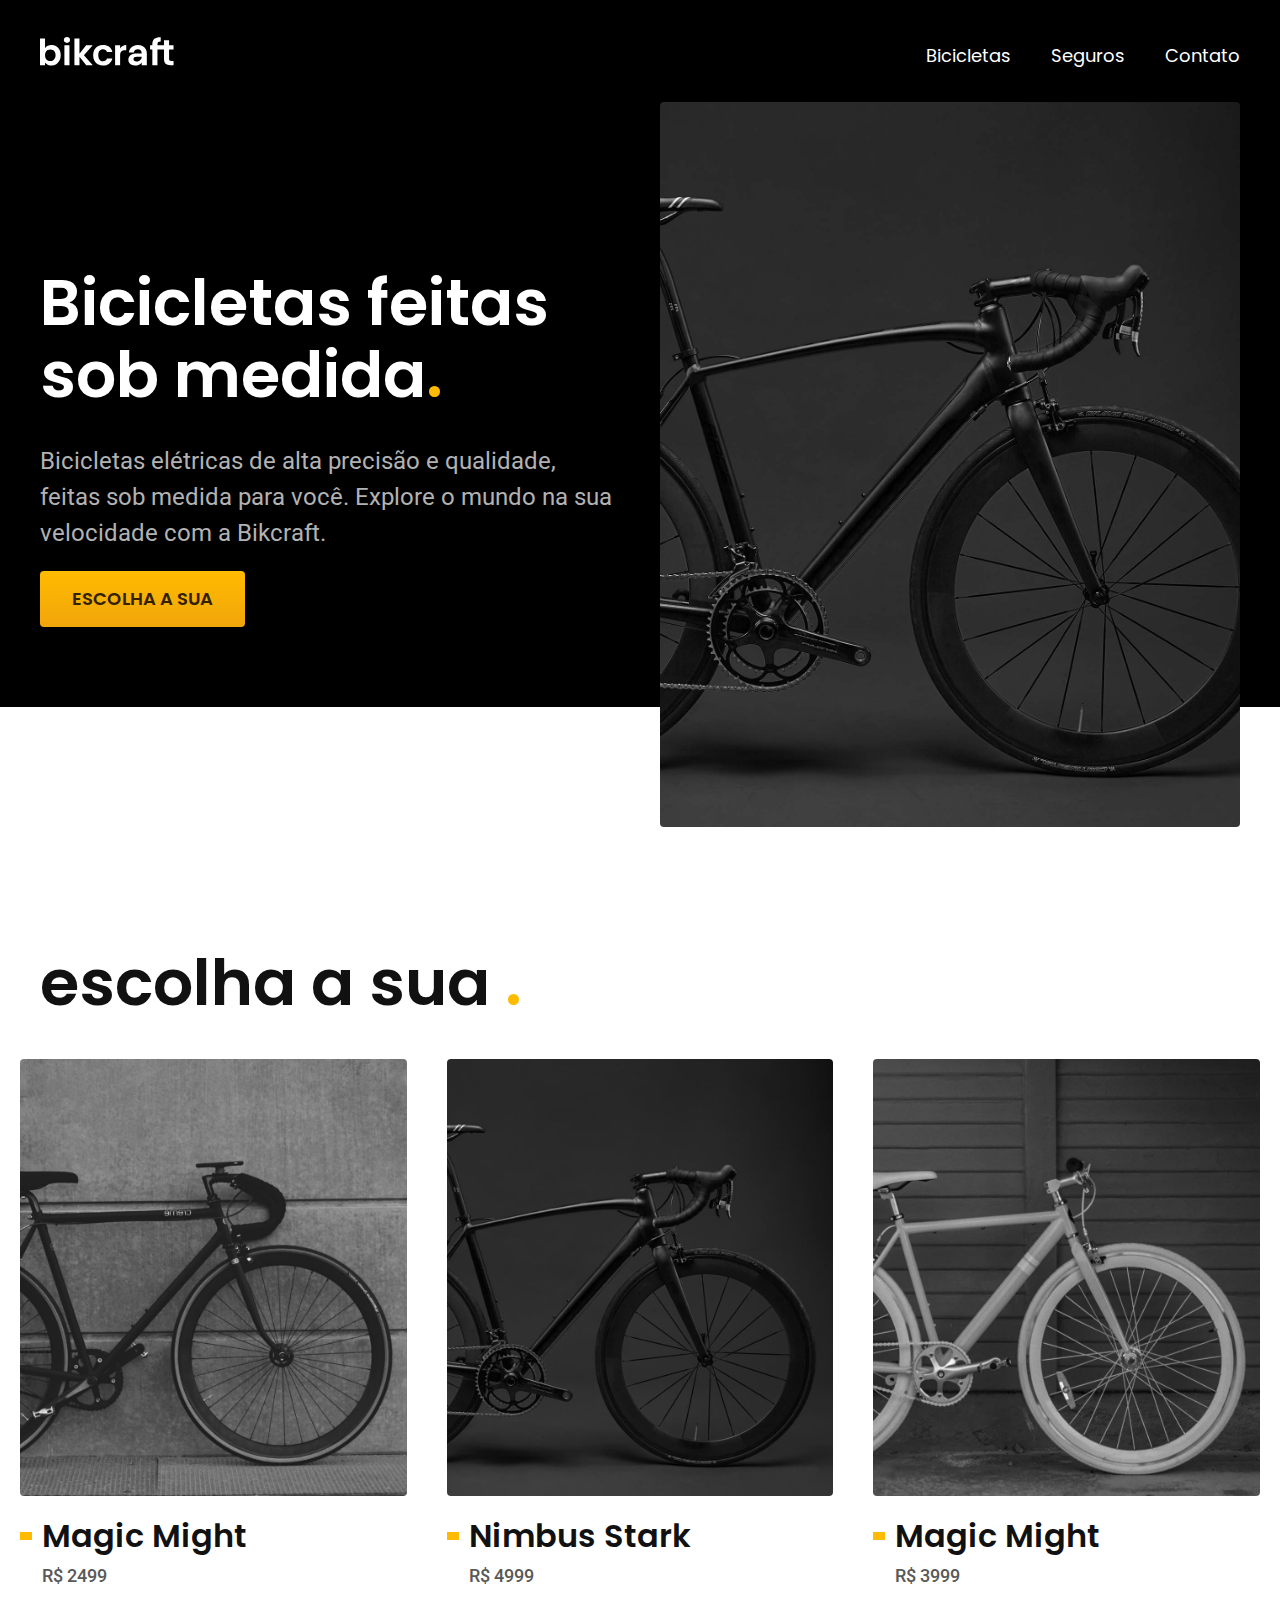
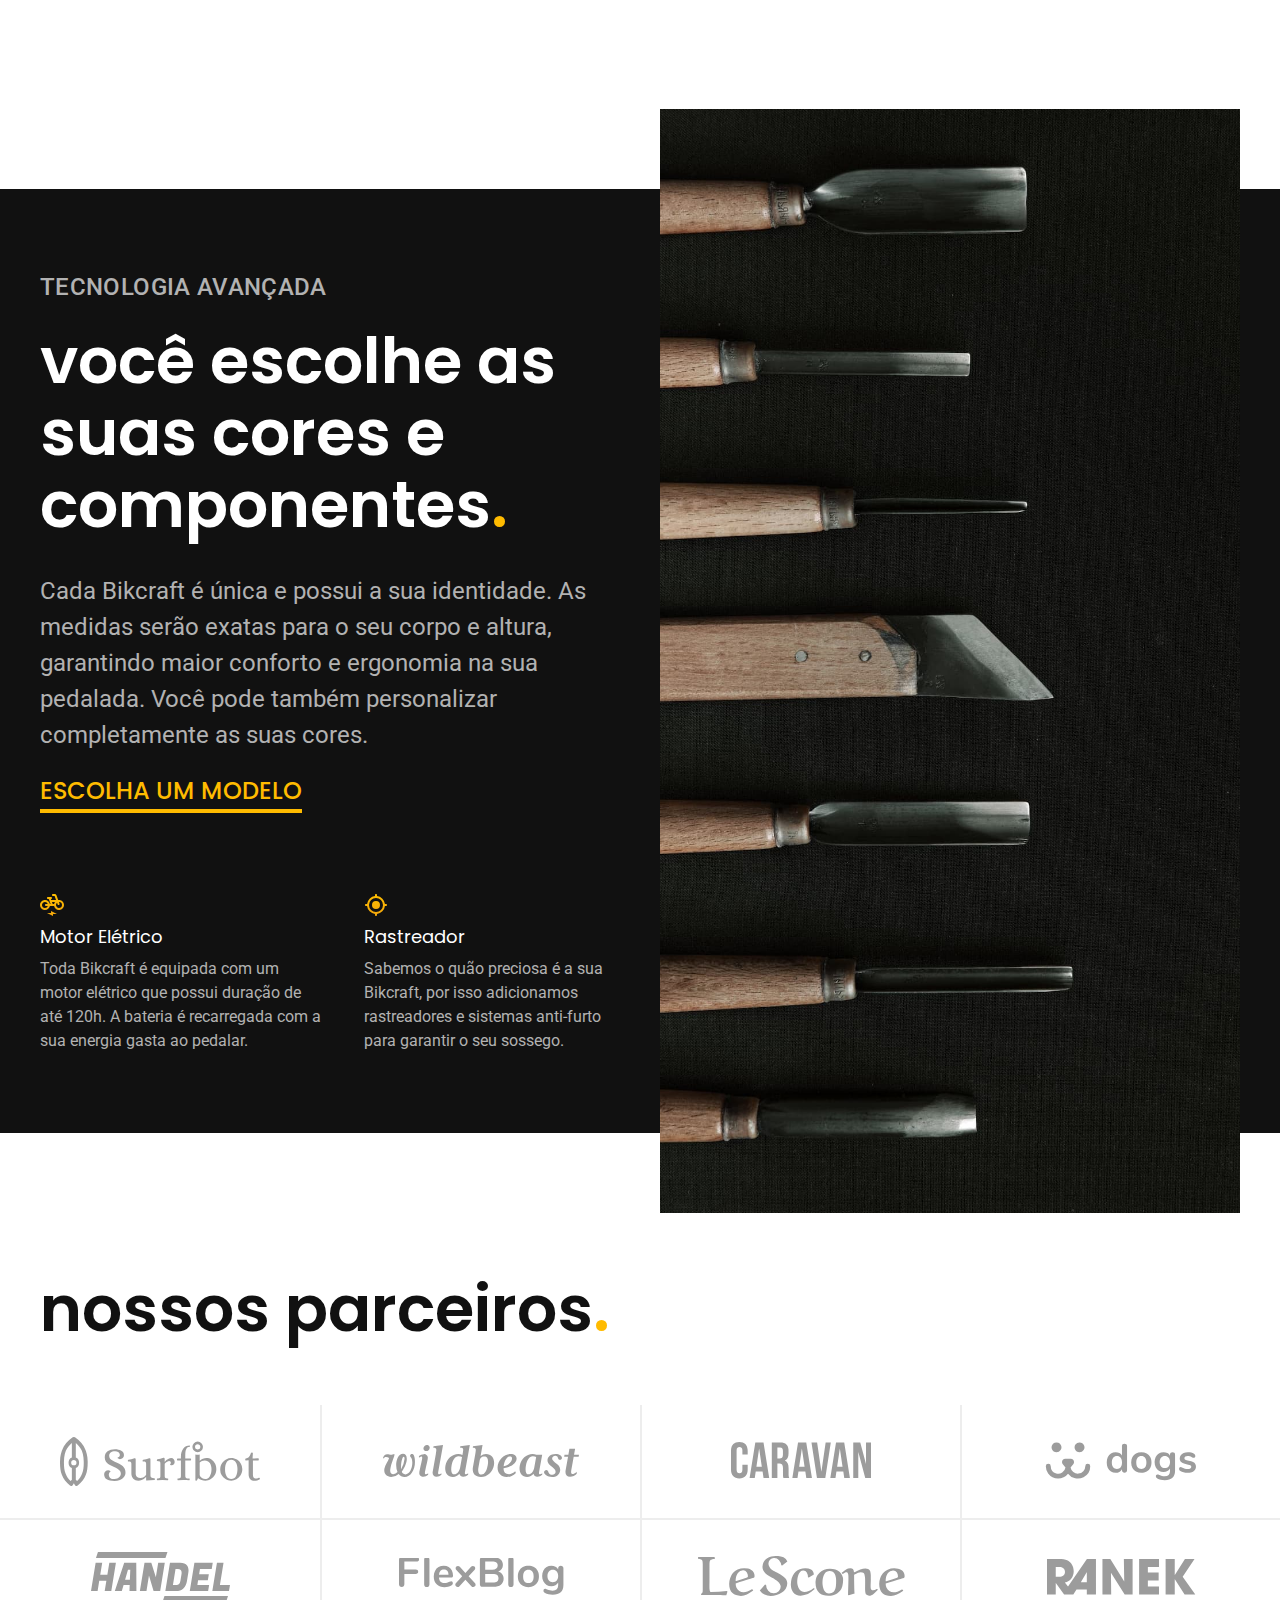
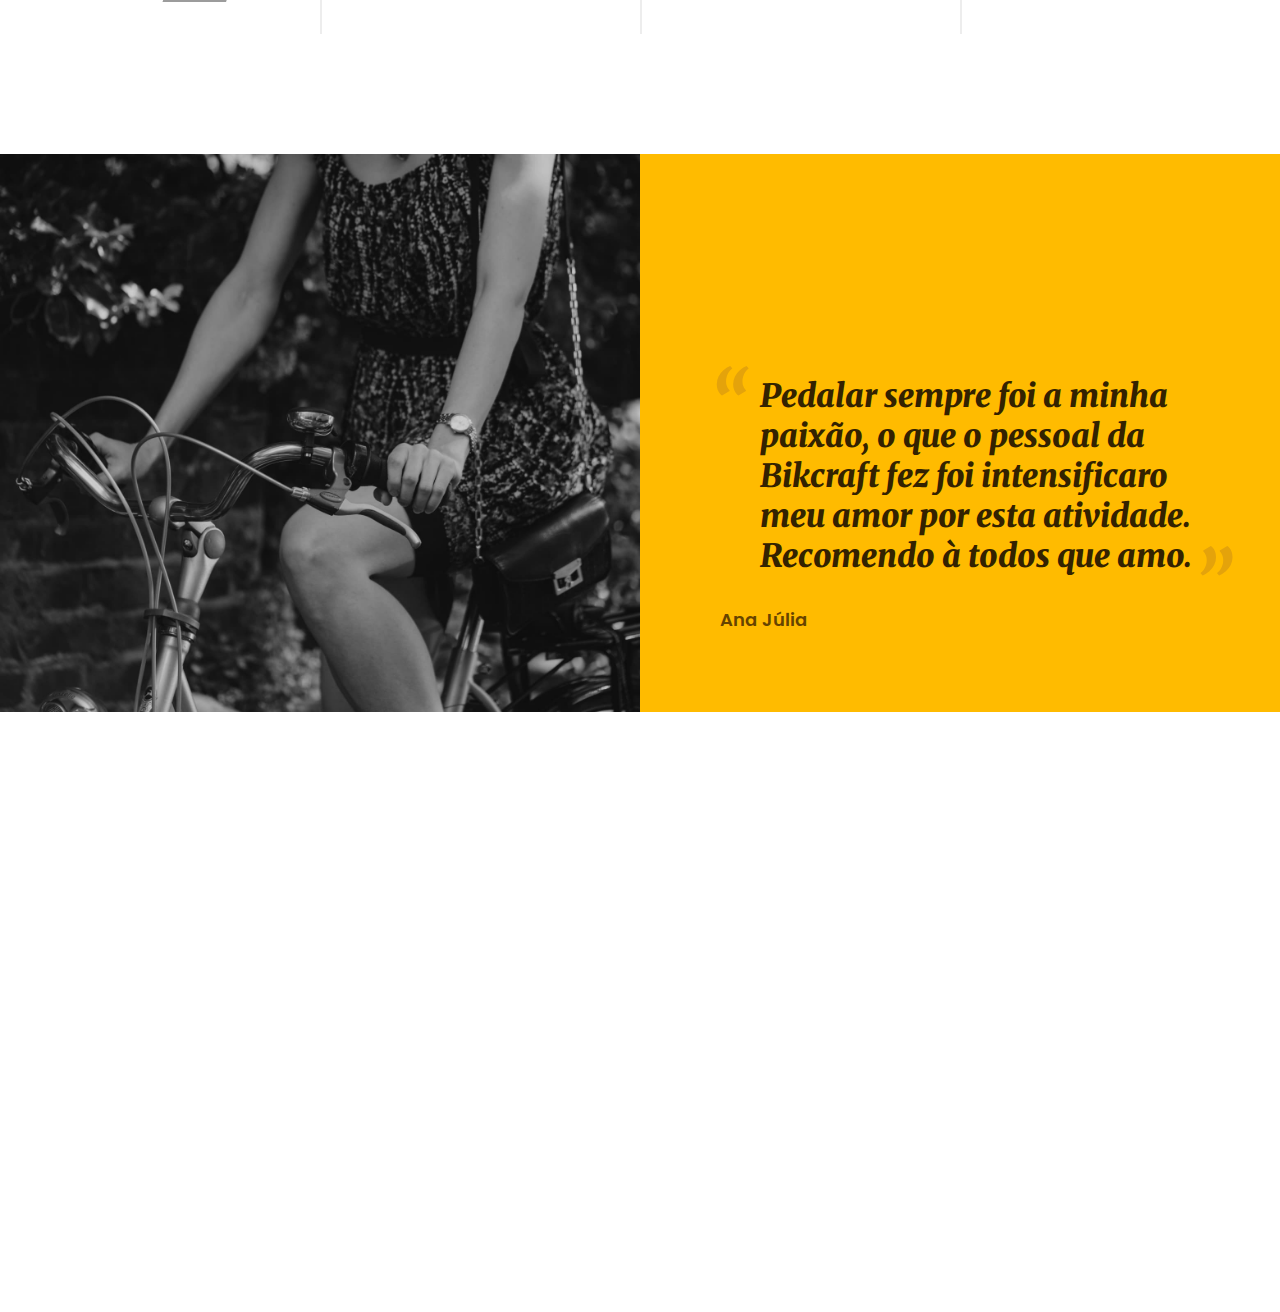
==== index.html @ 844c4a4e "area de depoimentos concluida" ====
<!DOCTYPE html>
<html lang="en">

<head>
  <meta charset="UTF-8" />
  <meta name="viewport" content="width=device-width, initial-scale=1.0" />
  <link rel="stylesheet" href="./css/style.css" />
  <meta name="description" content="Bicicletas elétricas de alta precisão e qualidade, feitas sob medida para o cliente. 
      Explore o mundo na sua velocidade com a Bikcraft." />
  <link rel="preconnect" href="https://fonts.googleapis.com" />
  <link rel="preconnect" href="https://fonts.gstatic.com" crossorigin />
  <link href="https://fonts.googleapis.com/css2?family=Poppins:wght@400;600&family=Roboto:wght@400;500&display=swap"
    rel="stylesheet" />
  <link rel="preconnect" href="https://fonts.googleapis.com">
  <link rel="preconnect" href="https://fonts.gstatic.com" crossorigin>
  <link href="https://fonts.googleapis.com/css2?family=Merriweather:ital,wght@1,900&display=swap" rel="stylesheet">

  <title>Bikcraft - Bicicletas Elétricas</title>
</head>

<body>
  <header class="header-bg">
    <div class="header container">
      <img src="./img/bikcraft.svg" alt="bikcraft logo" />
      <nav aria-label="primaria">
        <ul class="header-menu font-1-m cor-0">
          <li><a href="#">Bicicletas</a></li>
          <li><a href="#">Seguros</a></li>
          <li><a href="#">Contato</a></li>
        </ul>
      </nav>
    </div>
  </header>

  <main class="introducao-bg">
    <div class="introducao container">
      <div class="introducao-conteudo">
        <h1 class="font-1-xxl">Bicicletas feitas sob medida<span class="cor-p1">.</span></h1>
        <p class="font-2-l cor-5">
          Bicicletas elétricas de alta precisão e qualidade, feitas sob medida
          para você. Explore o mundo na sua velocidade com a Bikcraft.
        </p>
        <a class="botao" href="./bicicleta.html">Escolha a sua</a>
      </div>
      <img src="./img/fotos/introducao.jpg" alt="Bicicleta elétrica preta" />
    </div>
  </main>

  <article class="bicicletas-lista">
    <h2 class="font-1-xxl container">escolha a sua <span class="cor-p1">.</span></h2>

    <ul>
      <li>
        <a href="./bicicletas/magic.html">
          <img src="./img/bicicletas/magic-home.jpg" alt="Bicicleta Preta">
          <h3 class="font-1-xl">Magic Might</h3>
          <span class="font-2-m cor-8">R$ 2499</span>
        </a>
      </li>

      <li>
        <a href="./bicicletas/nimbus.html">
          <img src="./img/bicicletas/nimbus-home.jpg" alt="Bicicleta Preta">
          <h3 class="font-1-xl">Nimbus Stark</h3>
          <span class="font-2-m cor-8">R$ 4999</span>
        </a>
      </li>

      <li>
        <a href="./bicicletas/nebula.html">
          <img src="./img/bicicletas/nebula-home.jpg" alt="Bicicleta Preta">
          <h3 class="font-1-xl">Magic Might</h3>
          <span class="font-2-m cor-8">R$ 3999</span>
        </a>
      </li>

    </ul>
  </article>

  <article class="tecnologia-bg">
    <div class="tecnologia container">
      <div class="tecnologia-conteudo">
        <span class="font-2-l-b cor-5">tecnologia avançada</span>
        <h2 class="font-1-xxl cor-0">você escolhe as suas cores e componentes<span class="cor-p1">.</span></h2>
        <p class="font-2-l cor-5">Cada Bikcraft é única e possui a sua identidade. As medidas serão exatas para o seu
          corpo e altura,
          garantindo maior conforto e ergonomia na sua pedalada. Você pode também personalizar completamente as suas
          cores.
        </p>
        <a class="link" href="./bicicletas.html">Escolha um modelo</a>

        <div class="tecnologia-vantagens">
          <div>
            <img src="./img/icones/eletrica.svg" alt="">
            <h3 class="font-1-m cor-0">Motor Elétrico</h3>
            <p class="font-2-s cor-5">Toda Bikcraft é equipada com um motor elétrico que possui duração de até 120h. A
              bateria é recarregada com
              a sua energia gasta ao pedalar.</p>
          </div>

          <div>
            <img src="./img/icones/rastreador.svg" alt="">
            <h3 class="font-1-m cor-0">Rastreador</h3>
            <p class="font-2-s cor-5">Sabemos o quão preciosa é a sua Bikcraft, por isso adicionamos rastreadores e
              sistemas anti-furto para
              garantir o seu sossego.</p>
          </div>
        </div>
      </div>
      <div class="tecnologia-imagem">
        <img src="./img/fotos/tecnologia.jpg " alt="  ">
      </div>

  </article>

  <section class="parceiros" aria-label="Nossos Parceiros">
    <h2 class="font-1-xxl container">nossos parceiros<span class="cor-p1">.</span></h2>

    <ul>
      <li><img src="./img/parceiros/surfbot.svg" alt=""></li>
      <li><img src="./img/parceiros/wildbeast.svg" alt=""></li>
      <li><img src="./img/parceiros/caravan.svg" alt=""></li>
      <li><img src="./img/parceiros/dogs.svg" alt=""></li>
      <li><img src="./img/parceiros/handel.svg" alt=""></li>
      <li><img src="./img/parceiros/flexblog.svg" alt=""></li>
      <li><img src="./img/parceiros/lescone.svg" alt=""></li>
      <li><img src="./img/parceiros/ranek.svg" alt=""></li>
    </ul>
  </section>

  <section class="depoimento" aria-label="Depoimento">
    <div>
      <img src="./img/fotos/depoimento.jpg" alt="pessoa pedalando em uma bicicleta bikcraft">
    </div>
    <div class="depoimento-conteudo">
      <blockquote class="font-1-xl cor-p5">
        <p>Pedalar sempre foi a minha paixão, o que o pessoal da Bikcraft fez foi intensificaro meu amor por esta
          atividade. Recomendo à todos que amo.</p>
      </blockquote>
        <span class="font-1-m-b cor-p4">Ana Júlia</span>
    </div>
  </section>
</body>

</html>
---- css/style.css ----
/* Global */

@import "./global/global.css ";
@import "./global/header.css ";

/* Home */

@import "./home/introducao.css";
@import "./home/tecnologia.css";
@import "./home/parceiros.css";
@import "./home/depoimento.css";

/* Utillidades */

@import "./utilidades/componentes.css";
@import "./utilidades/tipografia.css";
@import "./utilidades/cores.css";

/* Bicicletas */

@import "./bicicletas/bicicletas-lista.css";
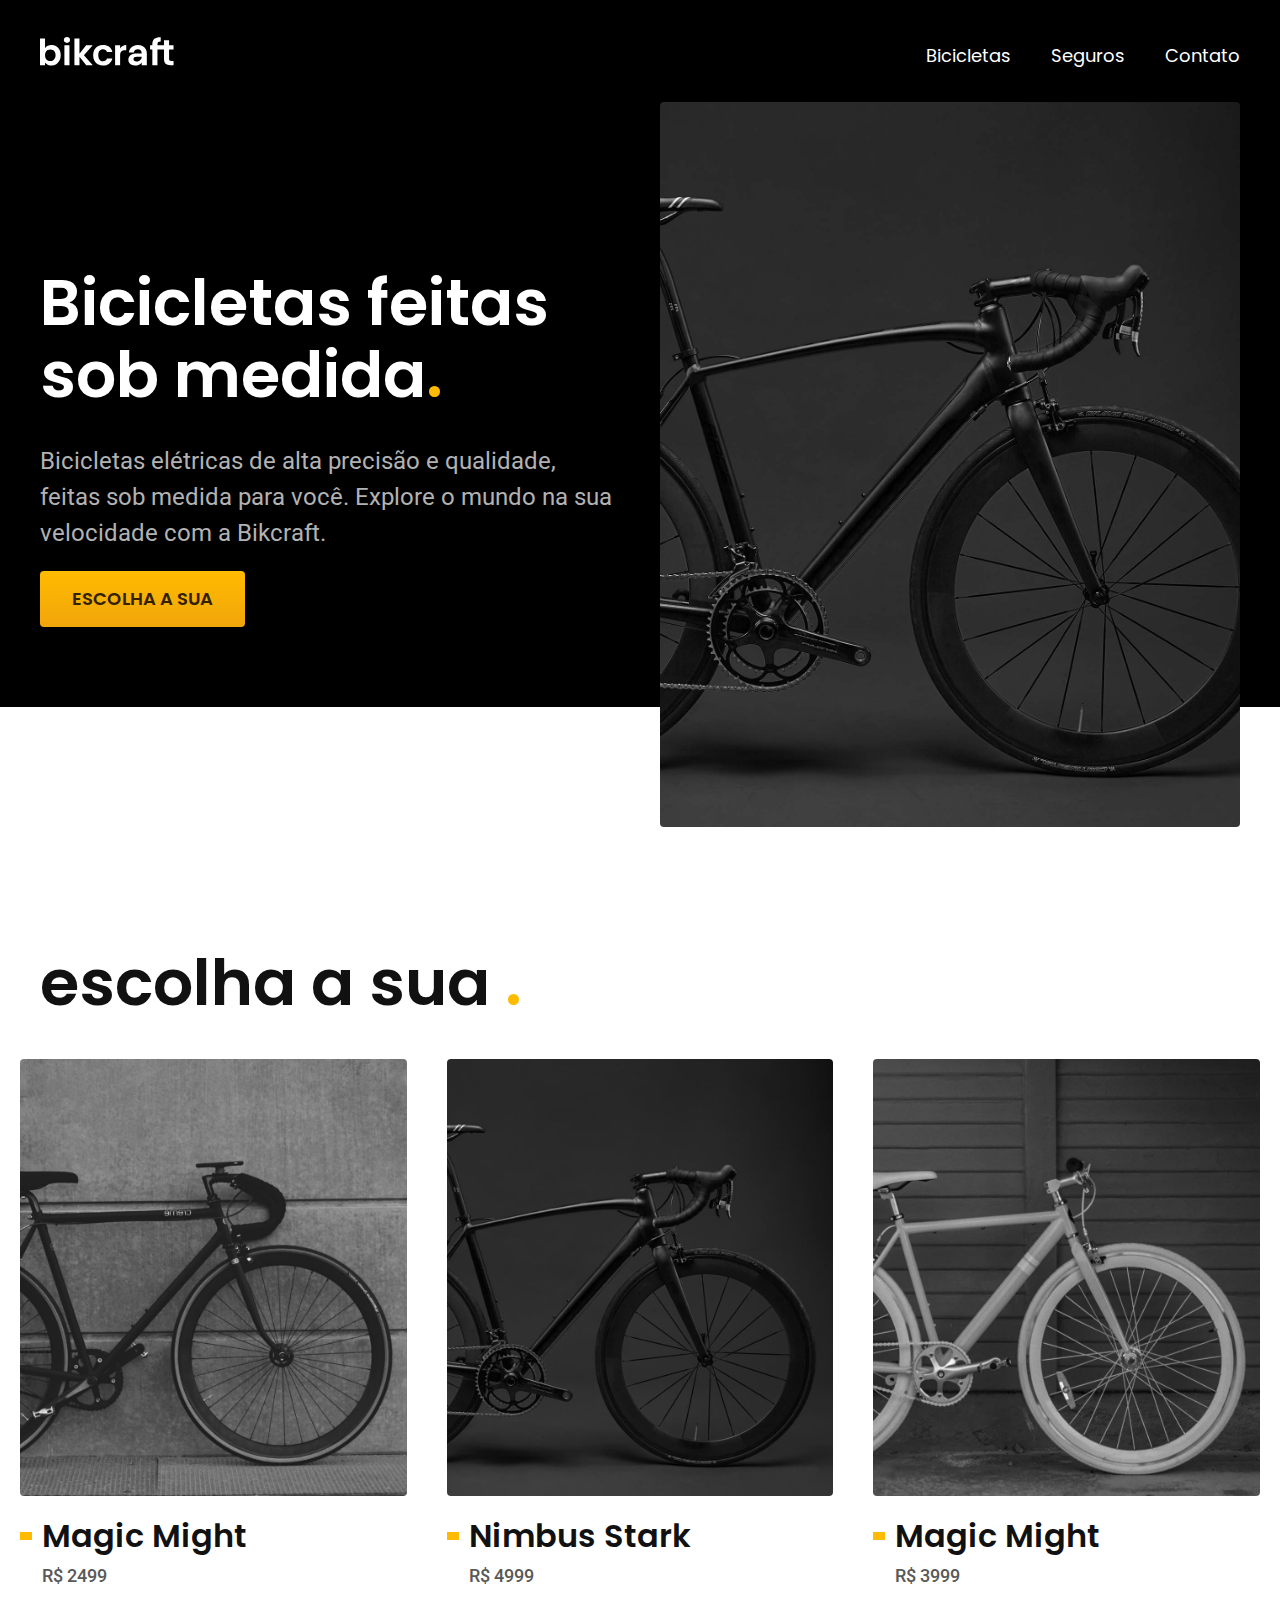
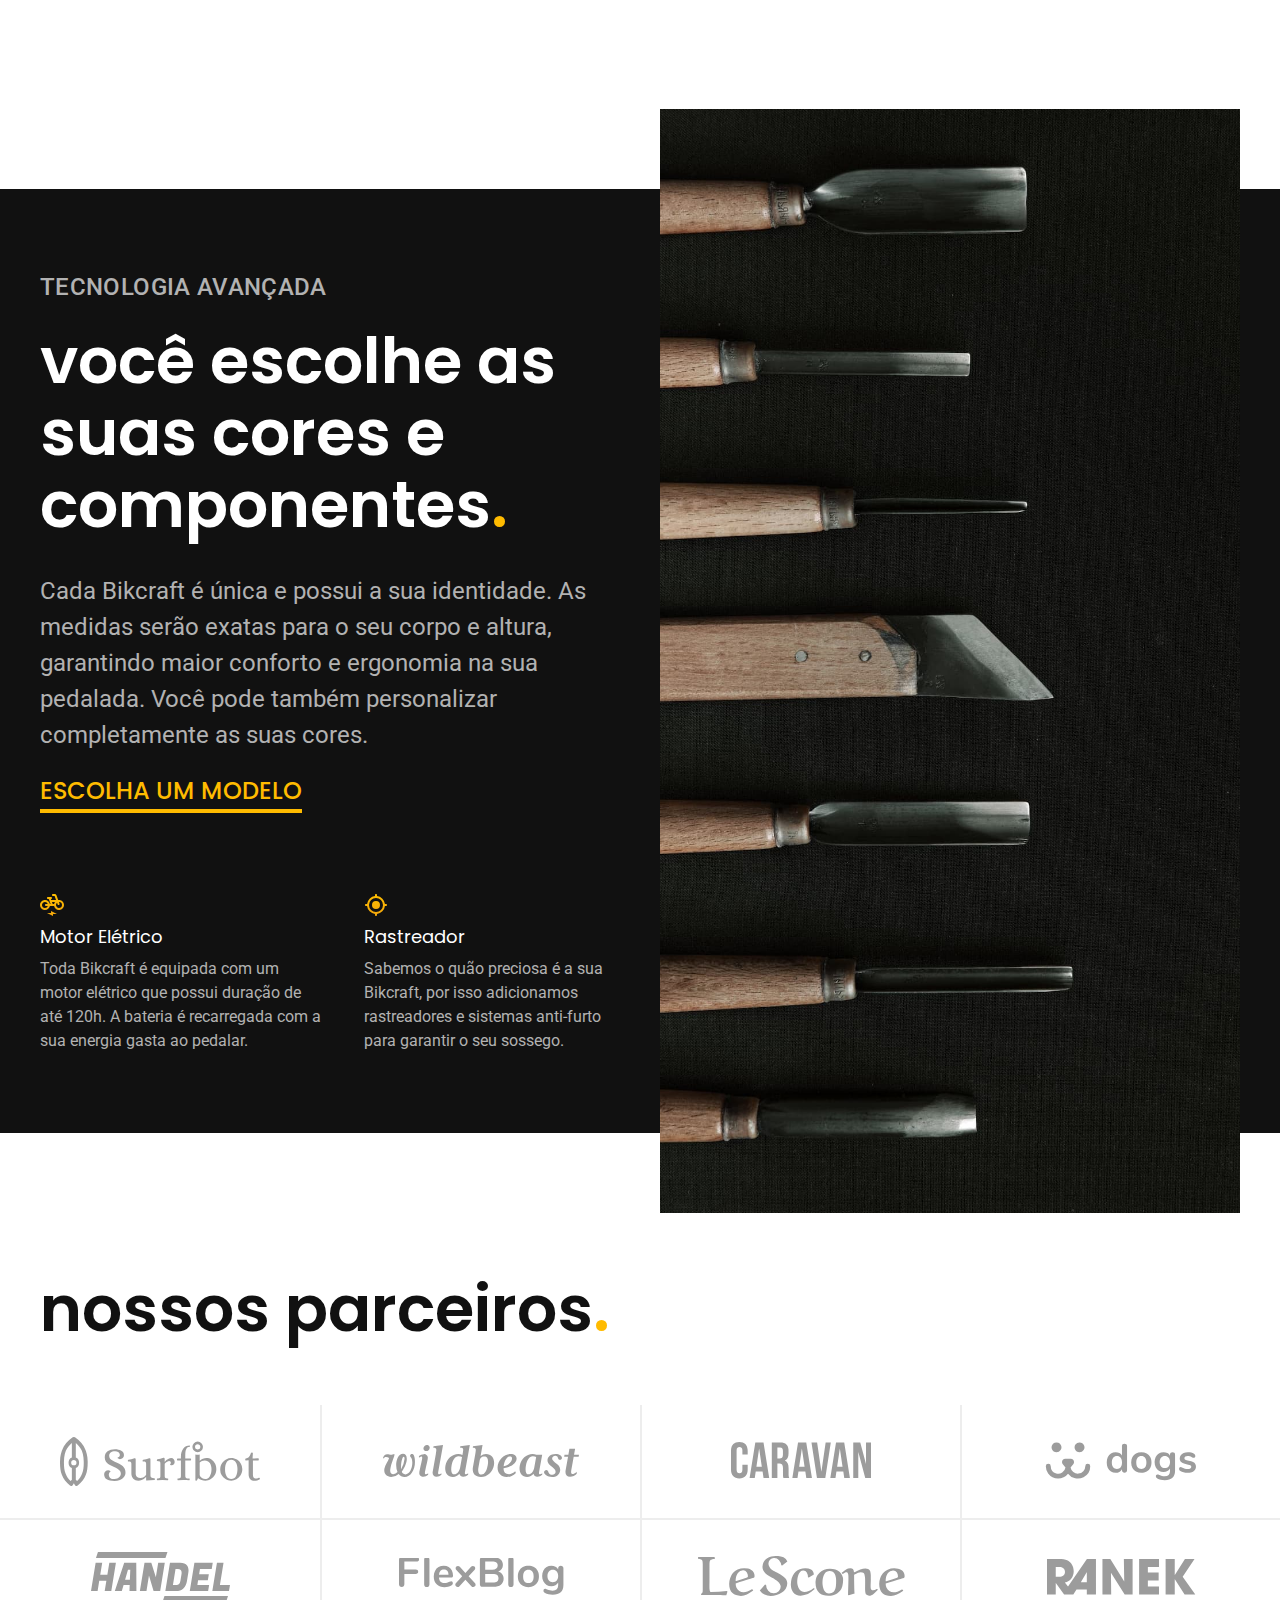
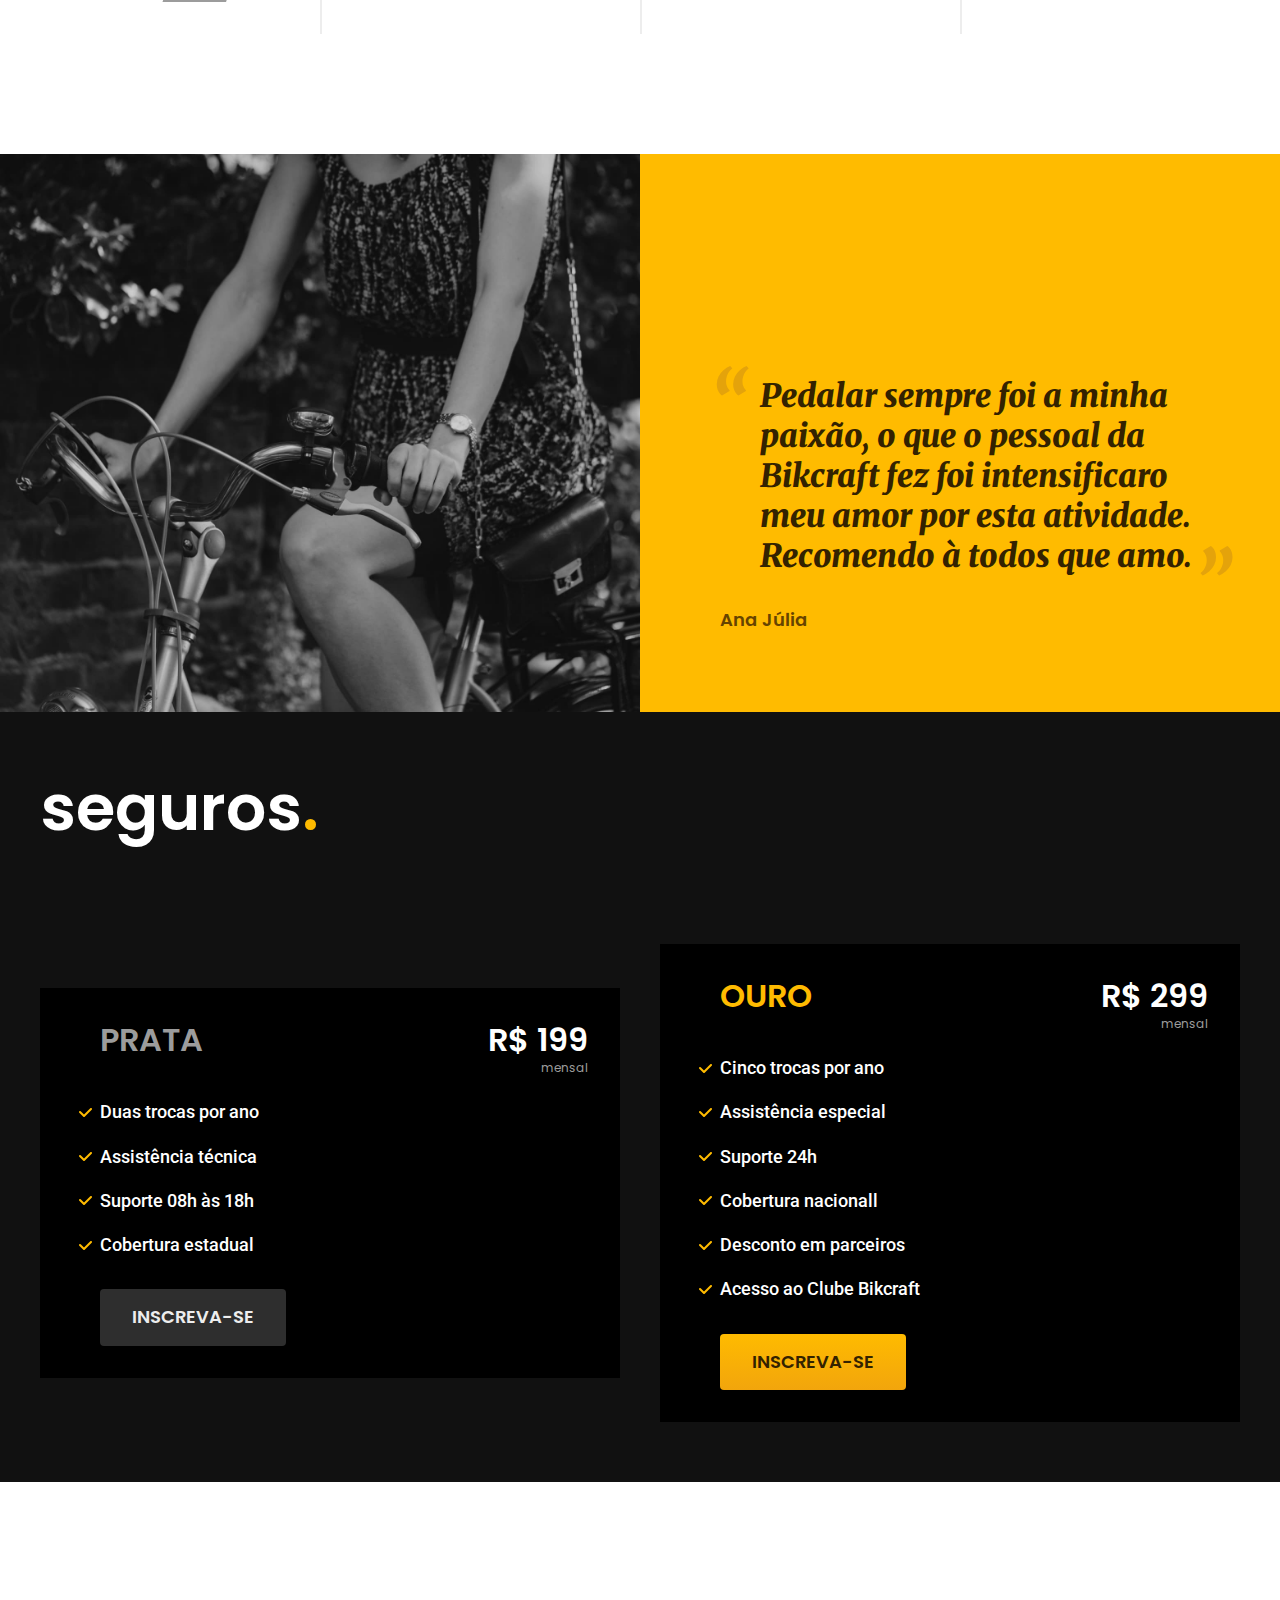
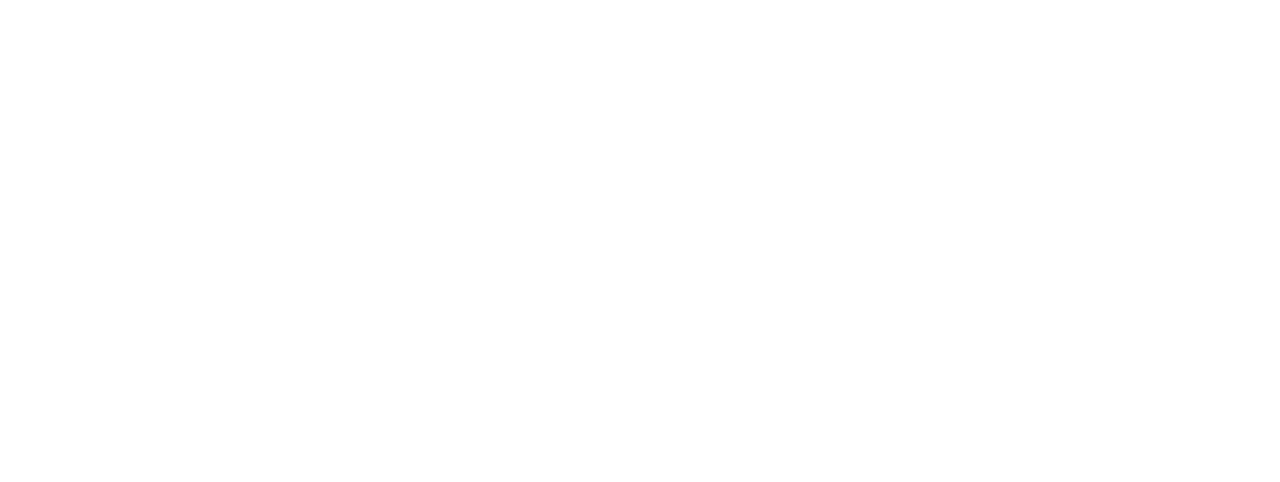
==== commit e239b2a8: "concluída a área de seguros" ====
--- a/index.html
+++ b/index.html
@@ -140,6 +140,44 @@
         <span class="font-1-m-b cor-p4">Ana Júlia</span>
     </div>
   </section>
+
+  <article class="seguros-bg">
+    <div class="seguros container">
+      <h2 class="font-1-xxl cor-0">seguros<span class="cor-p1">.</span></h2>
+      <div class="seguros-item">
+        <h3 class="font-1-xl cor-6">PRATA</h3>
+        <span class="font-1-xl cor-0">R$ 199 <span class="font-1-xs cor-6">mensal</span></span>
+
+        <ul class="font-2-m cor-0">
+          <li>Duas trocas por ano</li>
+          <li>Assistência técnica</li>
+          <li>Suporte 08h às 18h</li>
+          <li>Cobertura estadual</li>
+        </ul>
+
+        <a class="botao secundario" href="./orcamento.html">Inscreva-se</a>
+
+      </div>
+
+      <div class="seguros-item">
+        <h3 class="font-1-xl cor-p1">OURO</h3>
+        <span class="font-1-xl cor-0">R$ 299 <span class="font-1-xs cor-6">mensal</span></span>
+
+        <ul class="font-2-m cor-0">
+          <li>Cinco trocas por ano</li>
+          <li>Assistência especial</li>
+          <li>Suporte 24h</li>
+          <li>Cobertura nacionall</li>
+          <li>Desconto em parceiros</li>
+          <li>Acesso ao Clube Bikcraft</li>
+        </ul>
+
+        <a class="botao" href="./orcamento.html">Inscreva-se</a>
+
+      </div>
+
+    </div>
+  </article>
 </body>
 
 </html>--- a/css/style.css
+++ b/css/style.css
@@ -18,4 +18,8 @@
 
 /* Bicicletas */
 
-@import "./bicicletas/bicicletas-lista.css";+@import "./bicicletas/bicicletas-lista.css";
+
+/* Seguros */
+
+@import "./seguros/seguros.css";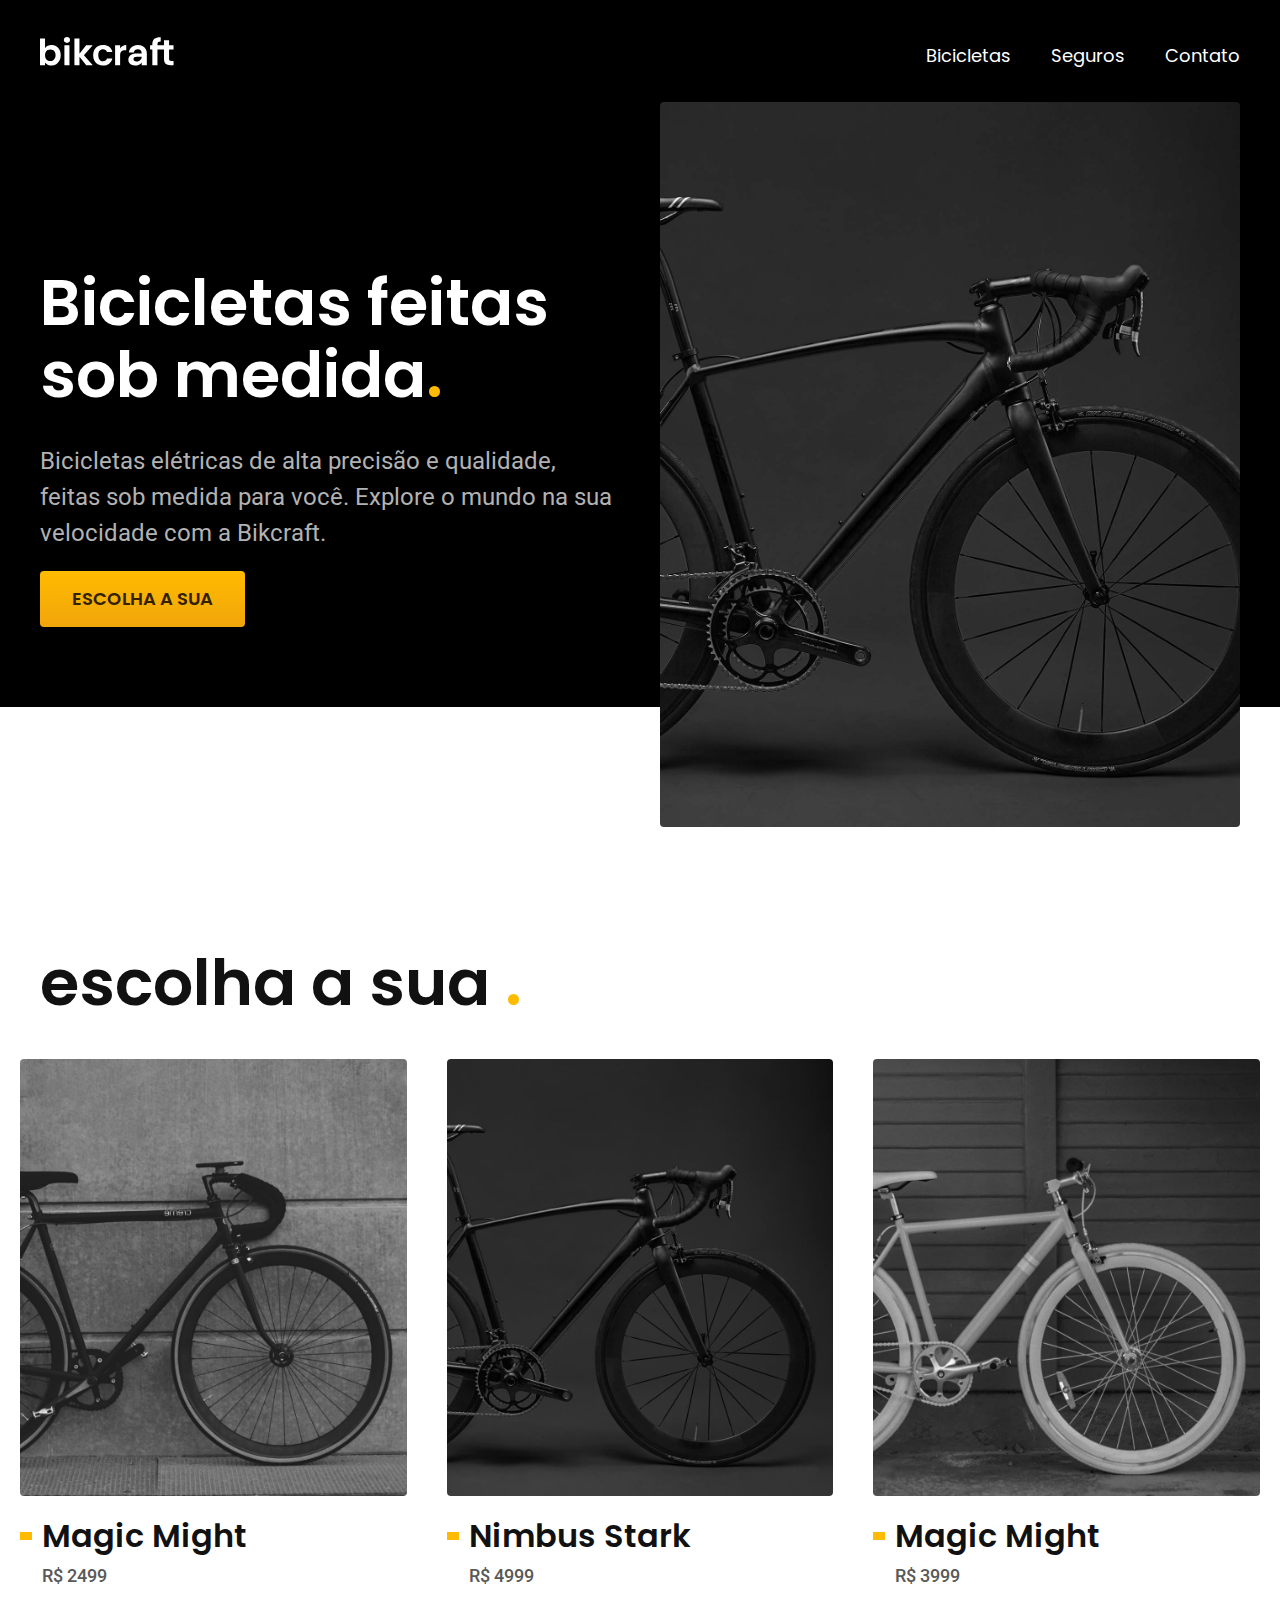
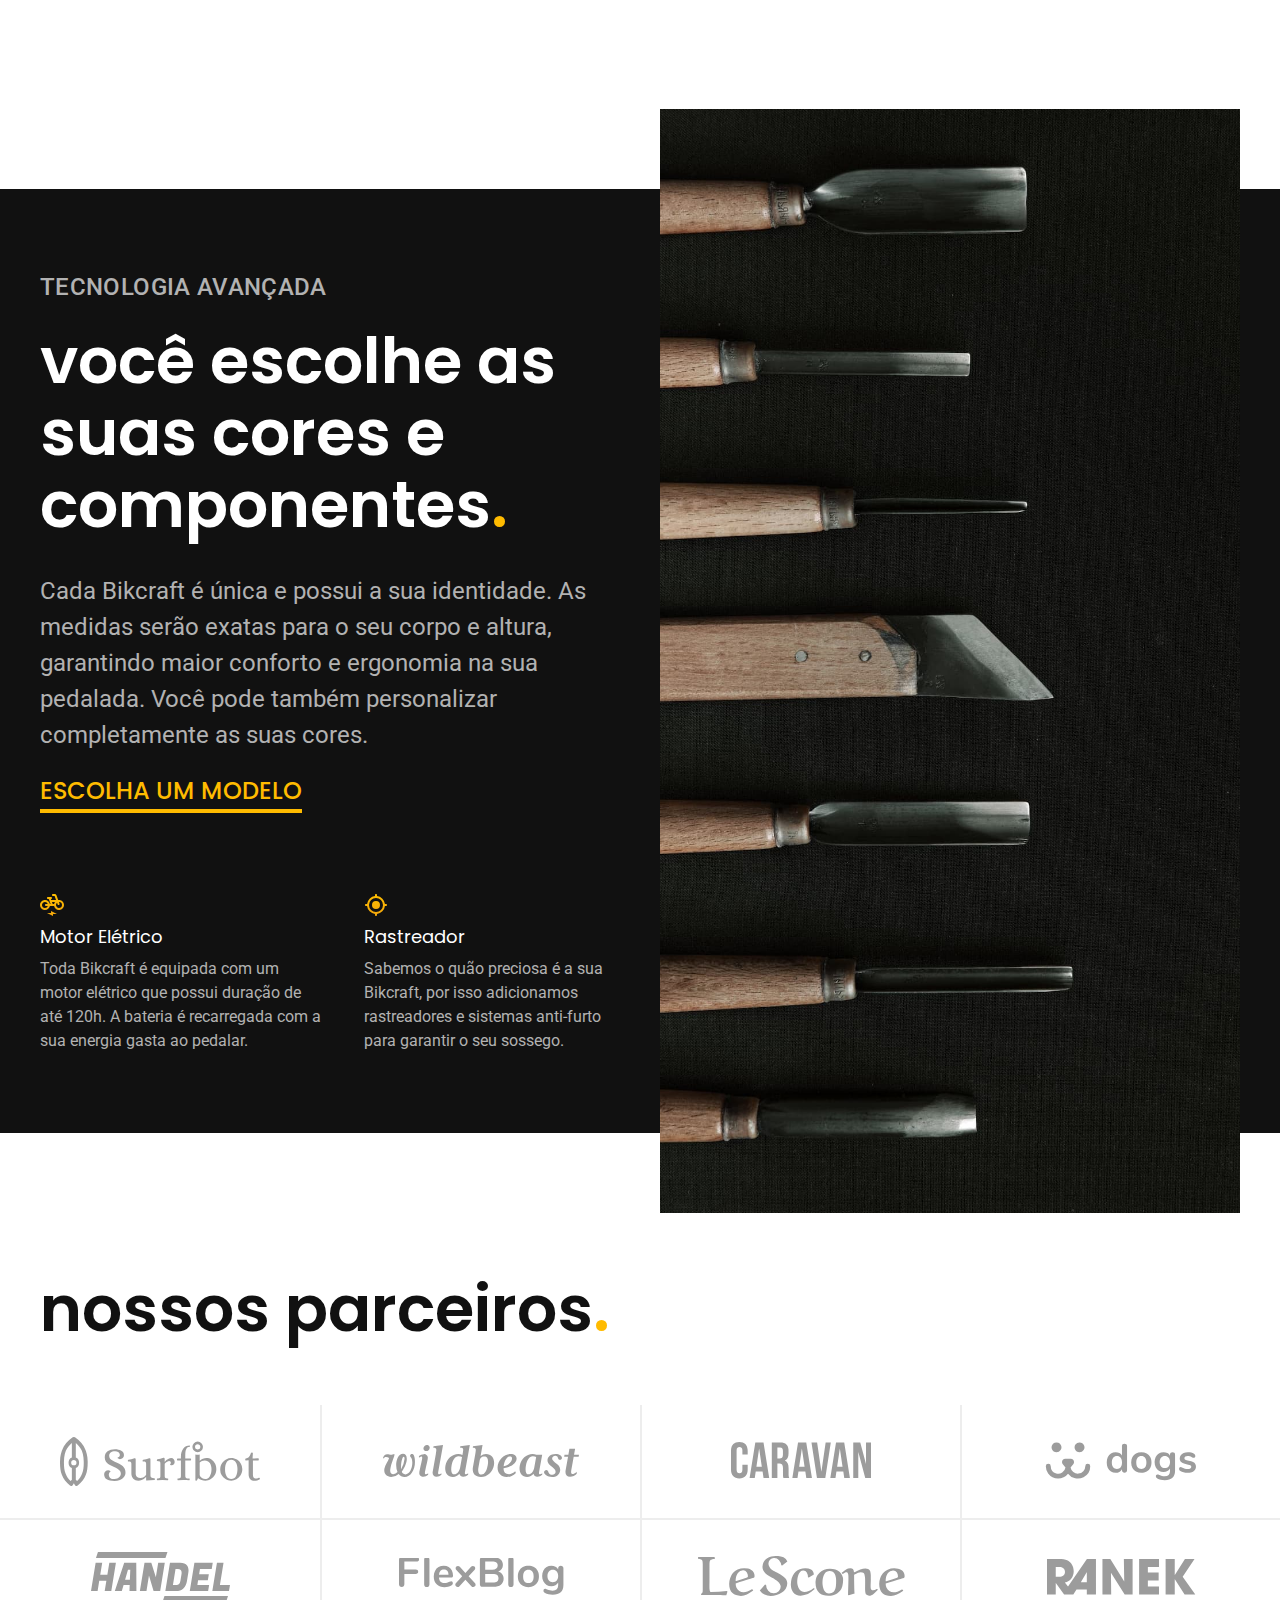
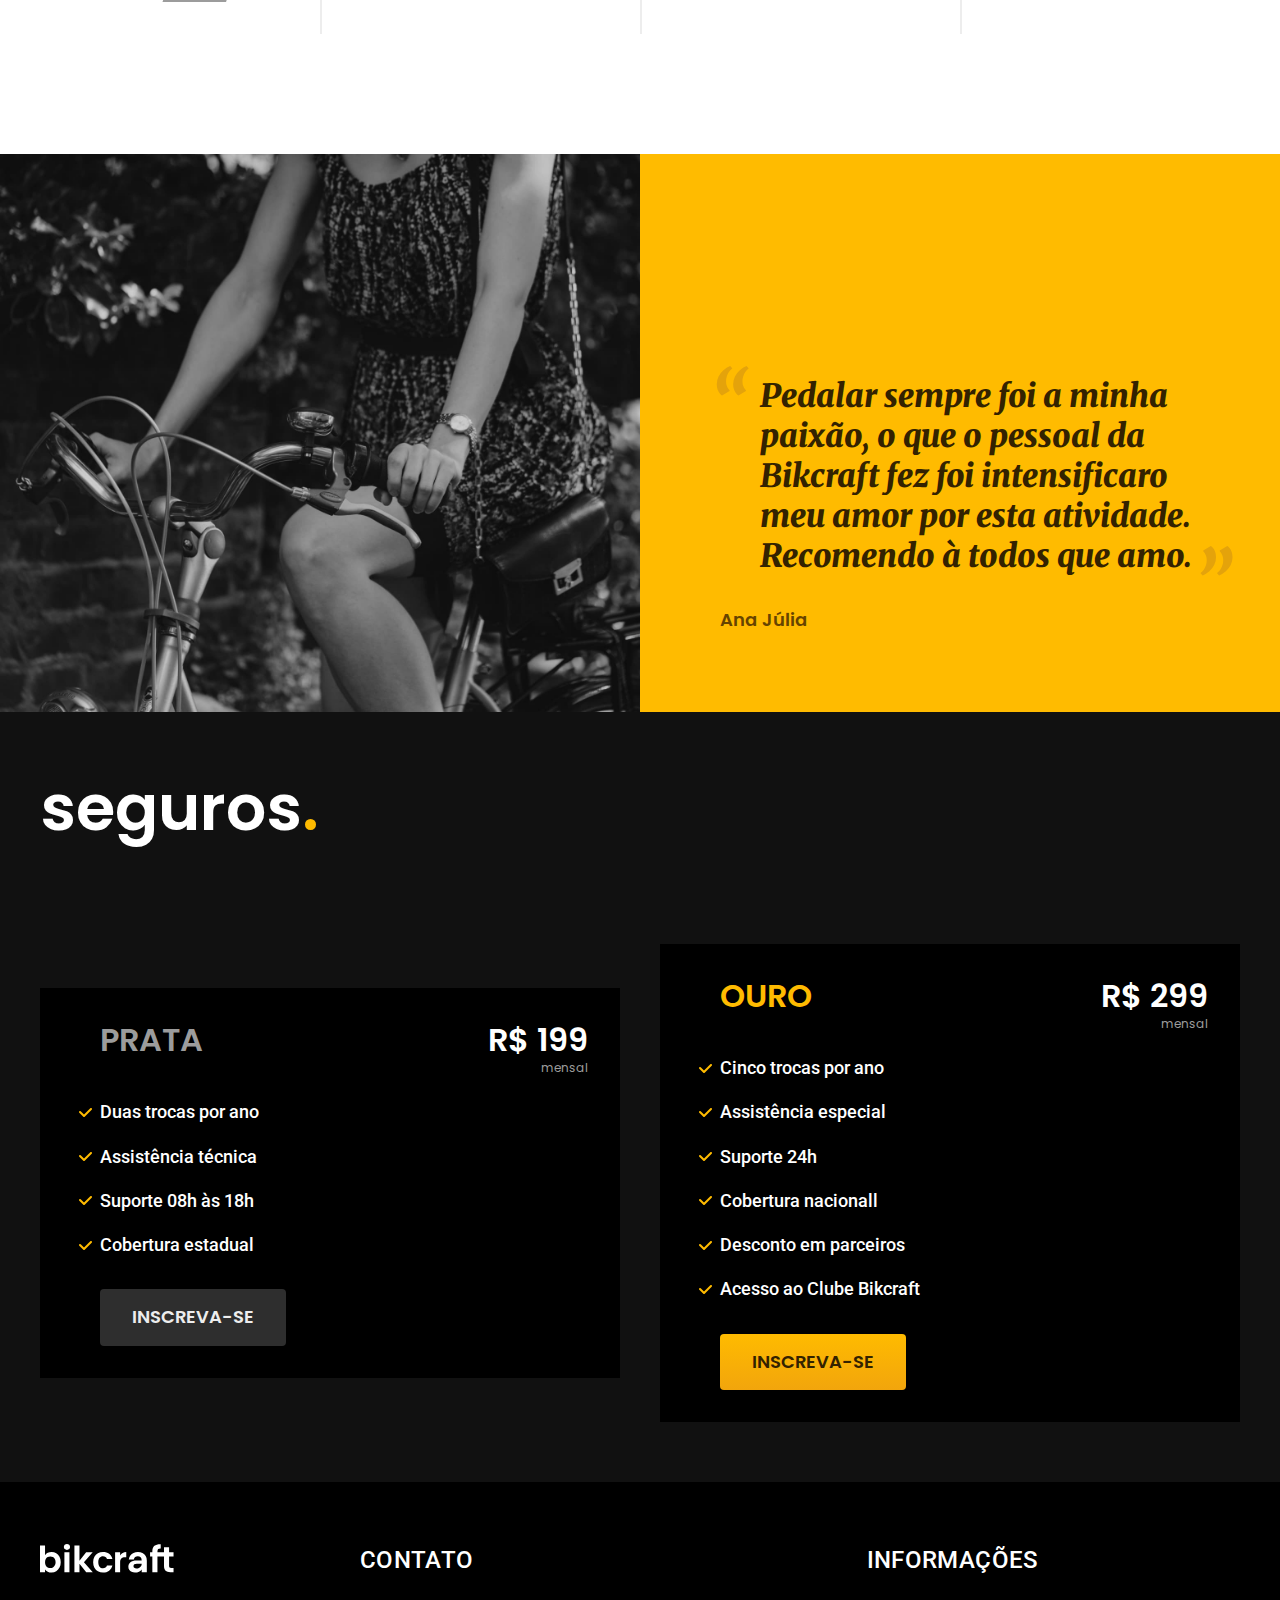
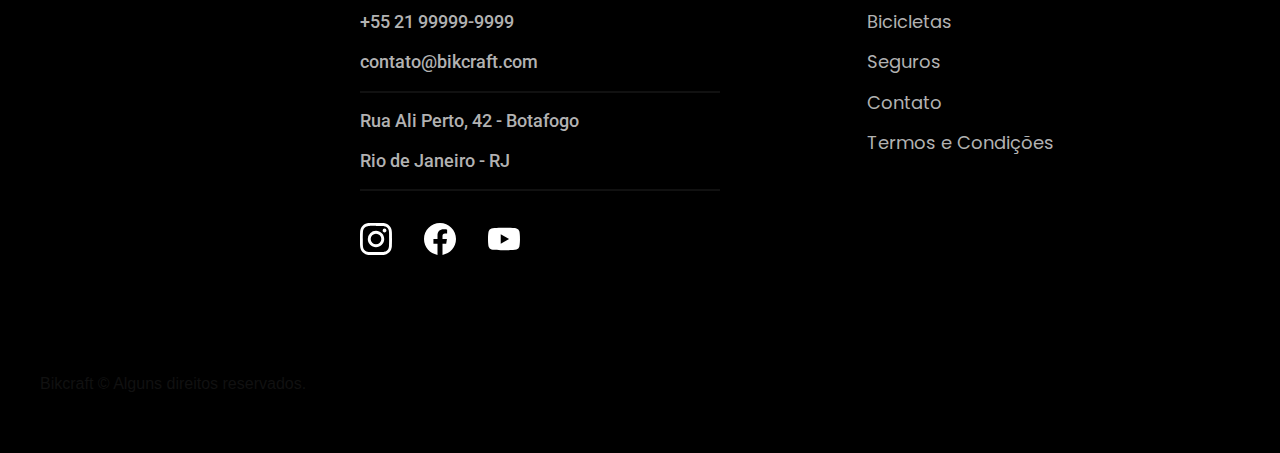
==== commit 1a62fc25: "Concluida area footer da home" ====
--- a/index.html
+++ b/index.html
@@ -24,9 +24,9 @@
       <img src="./img/bikcraft.svg" alt="bikcraft logo" />
       <nav aria-label="primaria">
         <ul class="header-menu font-1-m cor-0">
-          <li><a href="#">Bicicletas</a></li>
-          <li><a href="#">Seguros</a></li>
-          <li><a href="#">Contato</a></li>
+          <li><a href="./bicicletas.html">Bicicletas</a></li>
+          <li><a href="./seguros.html">Seguros</a></li>
+          <li><a href="./contato.html">Contato</a></li>
         </ul>
       </nav>
     </div>
@@ -173,11 +173,50 @@
         </ul>
 
         <a class="botao" href="./orcamento.html">Inscreva-se</a>
-
-      </div>
-
+      </div>
     </div>
   </article>
+
+  <footer class="footer-bg">
+    <div class="footer container">
+      <img src="./img/bikcraft.svg" alt="Bikcraft">
+      <div class="footer-contato">
+        <h3 class="font-2-l-b cor-0">Contato</h3>
+        <ul class="font-2-m cor-5">
+          <li><a href="tel:+5521999999999">+55 21 99999-9999</a></li>
+          <li><a href="mailto:contato@bikcraft.com">contato@bikcraft.com</a></li>
+          <li>Rua Ali Perto, 42 - Botafogo</li>
+          <li>Rio de Janeiro - RJ</li>
+        </ul> 
+
+        <div class="footer-redes"> 
+          <a href="./">
+            <img src="./img//redes/instagram.svg" alt="Instagram">
+          </a>
+          <a href="./">
+            <img src="./img//redes/facebook.svg" alt="Facebook">
+          </a>
+          <a href="./">
+            <img src="./img//redes/youtube.svg" alt="Youtube">
+          </a>
+        </div>
+      </div>
+
+        <div class="footer-informacoes">
+          <h3 class="font-2-l-b cor-0">Informações</h3>
+          <nav>
+            <ul class="font-1-m cor-5">
+              <li><a href="./bicicletas.html">Bicicletas</a></li>
+              <li><a href="./seguros.html">Seguros</a></li>
+              <li><a href="./contato.html">Contato</a></li>
+              <li><a href="./termos.html">Termos e Condições</a></li>
+            </ul>
+          </nav>
+        </div>
+      <p class="footer-copy font-2-m cor-6"></p>Bikcraft  © Alguns direitos reservados.</p>
+    </div>
+  </footer>
+
 </body>
 
 </html>--- a/css/style.css
+++ b/css/style.css
@@ -2,6 +2,7 @@
 
 @import "./global/global.css ";
 @import "./global/header.css ";
+@import "./global/footer.css ";
 
 /* Home */
 
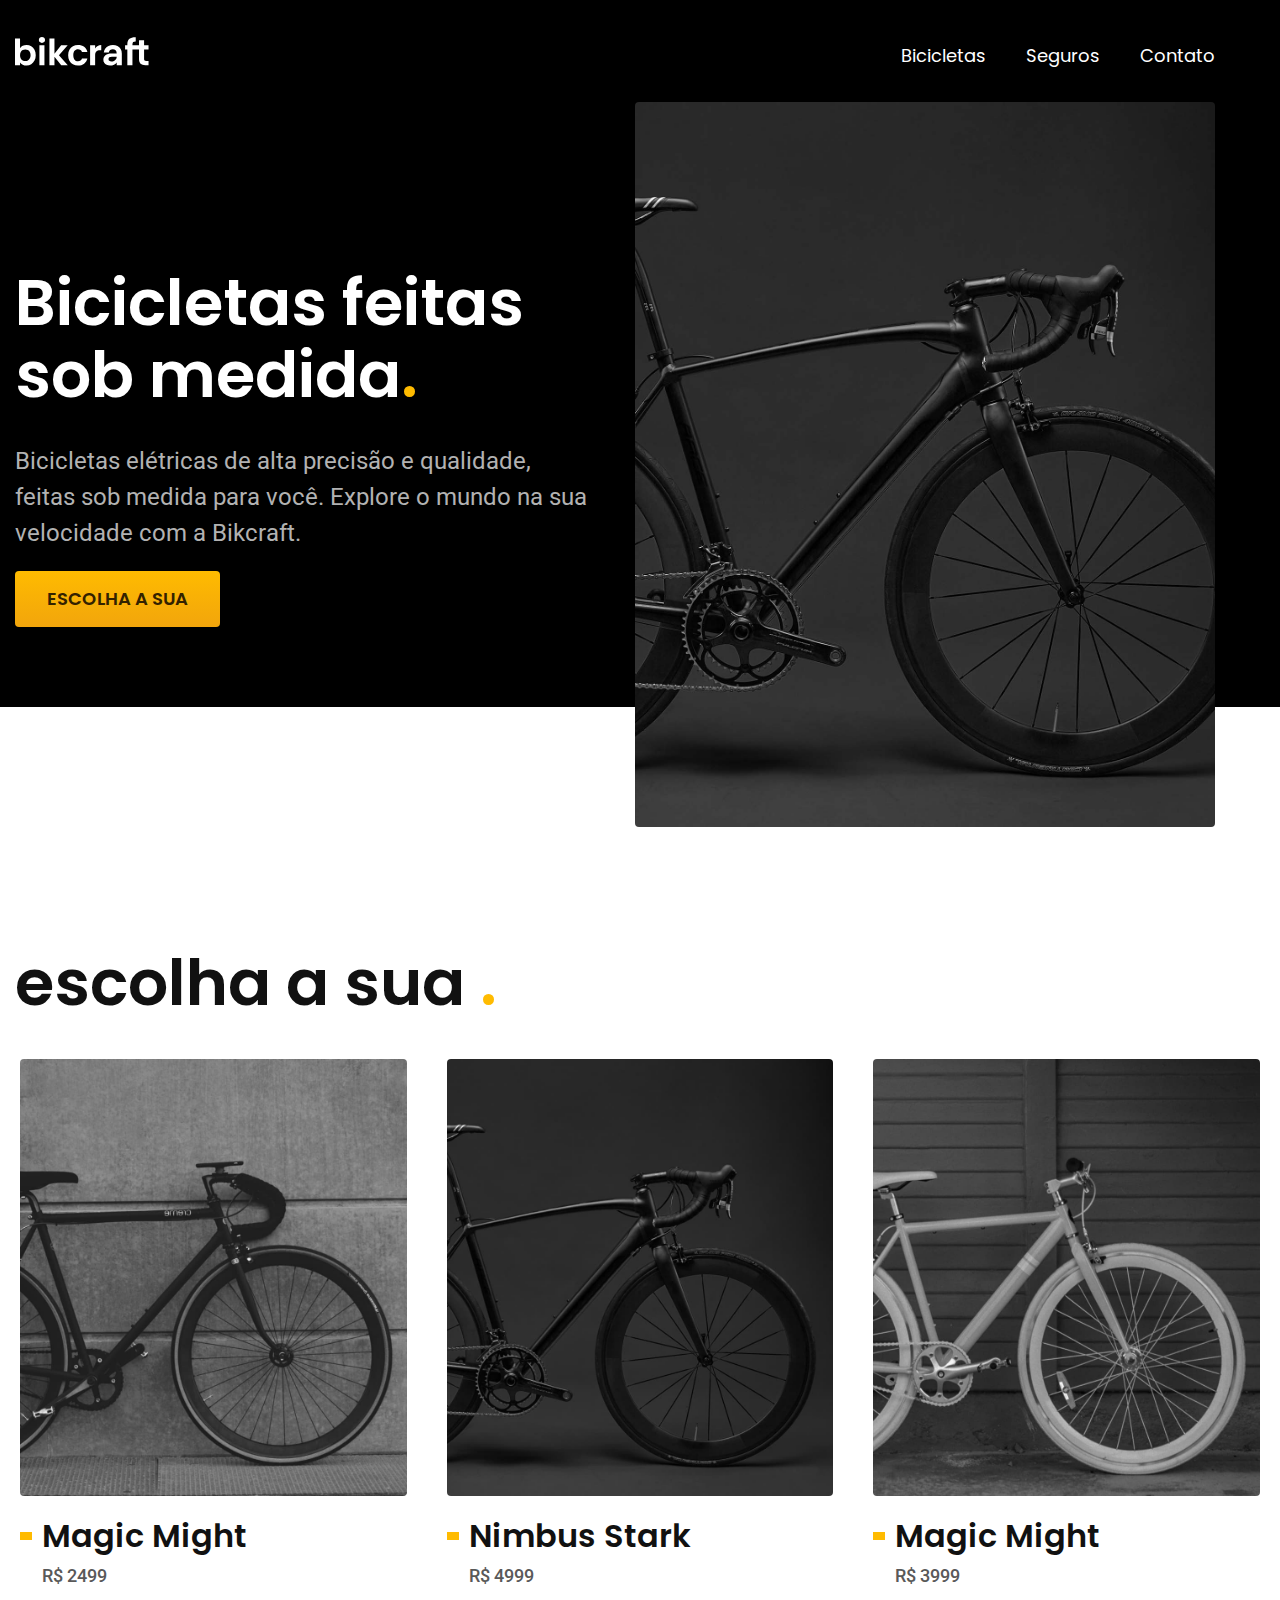
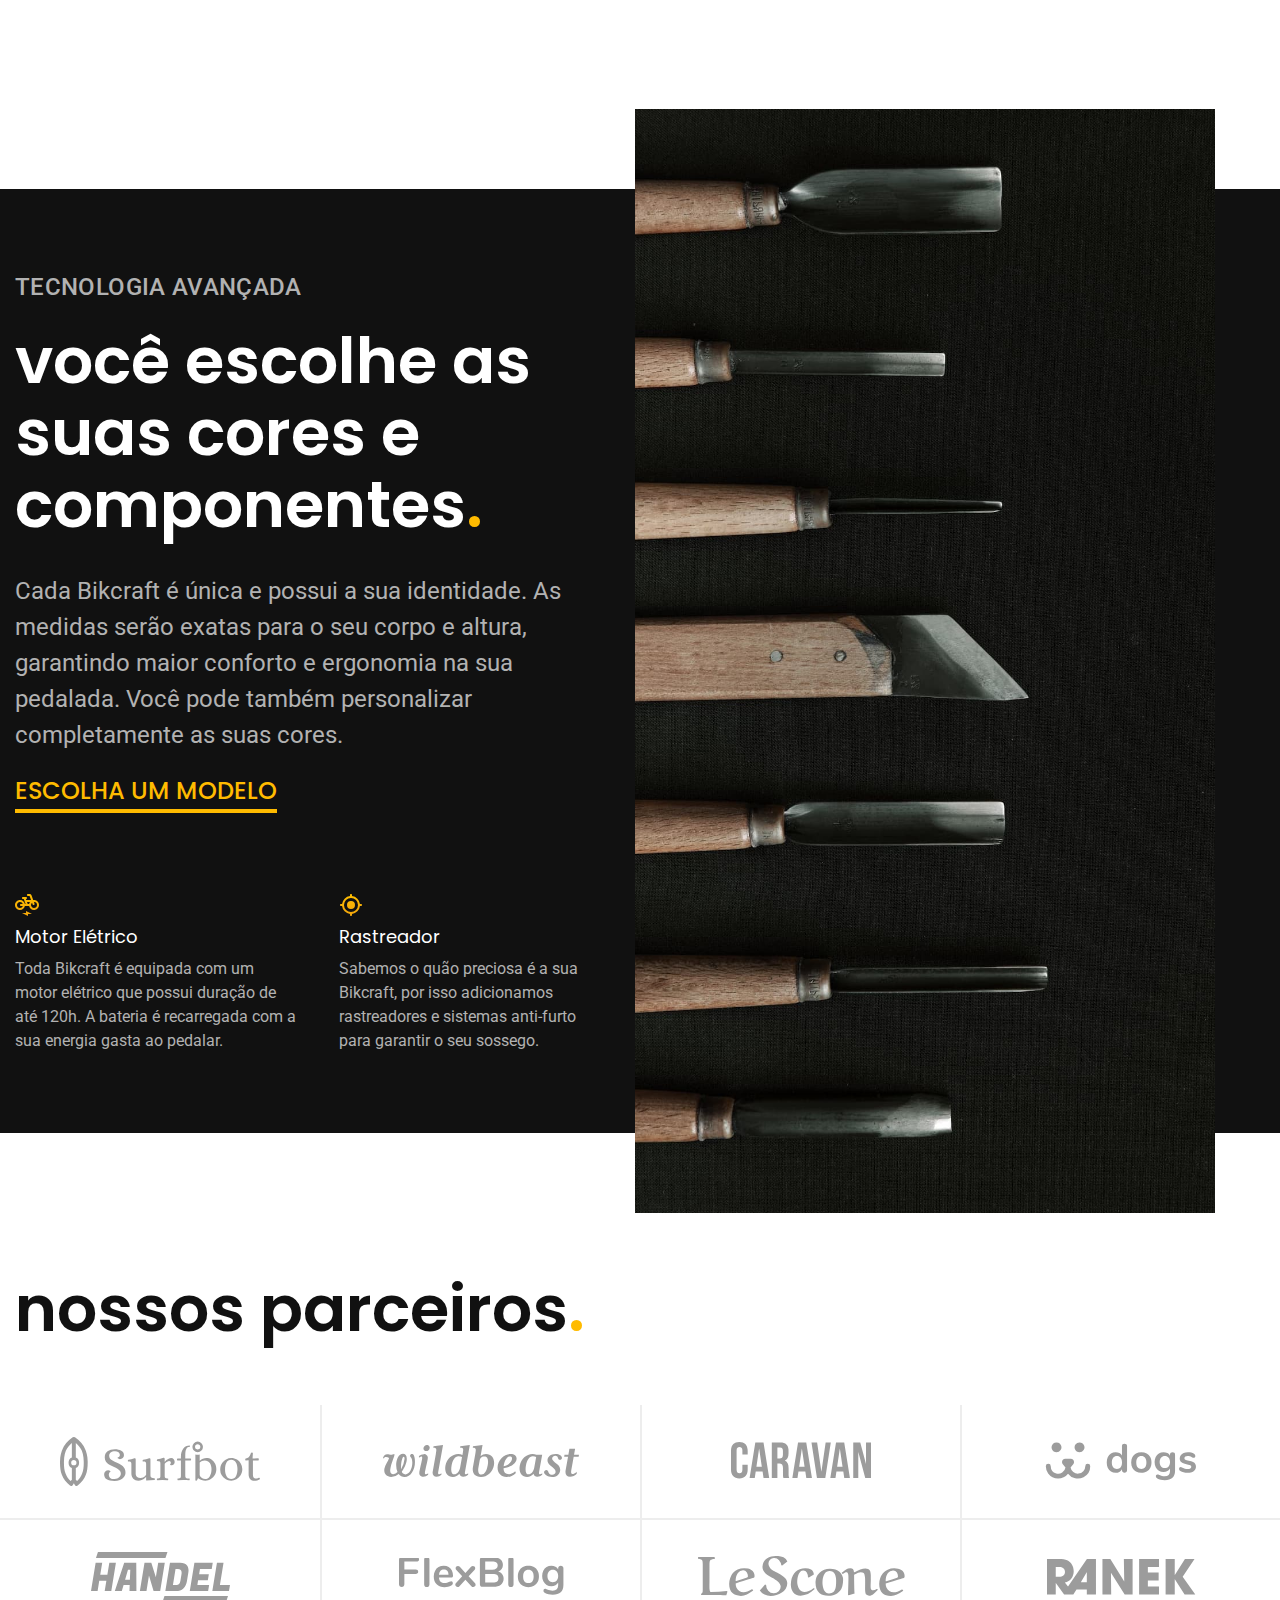
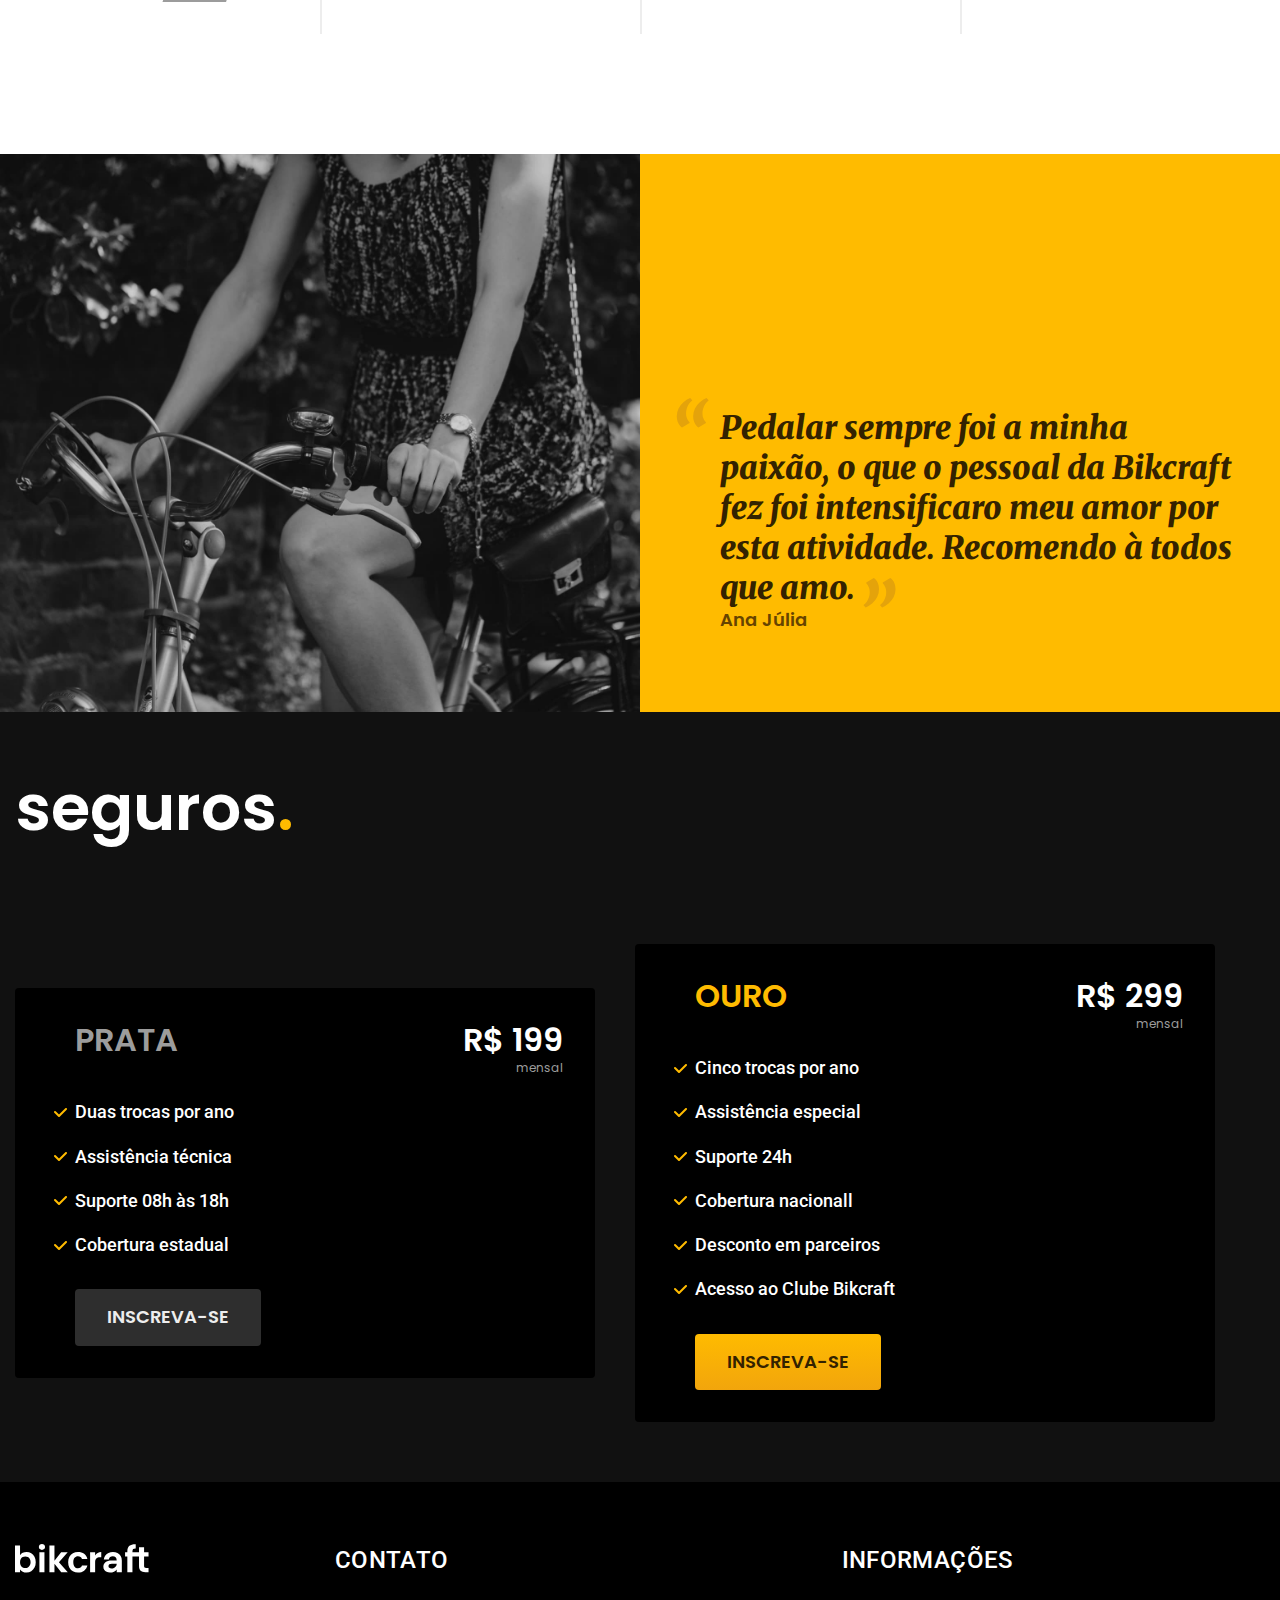
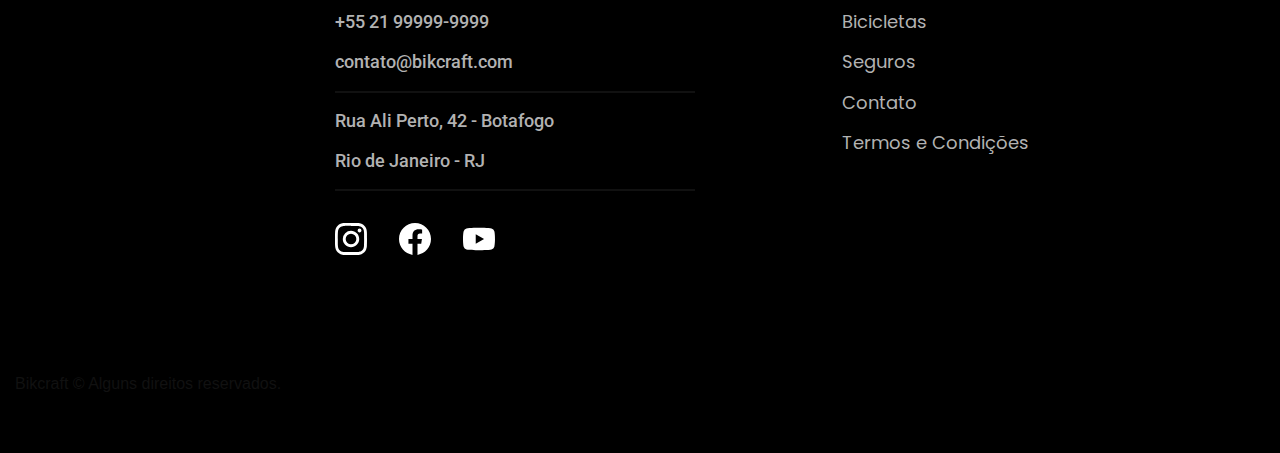
==== commit 306bf9bf: "diversas alterações em todo o site" ====
--- a/index.html
+++ b/index.html
@@ -21,7 +21,9 @@
 <body>
   <header class="header-bg">
     <div class="header container">
-      <img src="./img/bikcraft.svg" alt="bikcraft logo" />
+      <a href="./">
+        <img src="./img/bikcraft.svg" width="136" height="32" alt="Bikcraft">
+      </a>
       <nav aria-label="primaria">
         <ul class="header-menu font-1-m cor-0">
           <li><a href="./bicicletas.html">Bicicletas</a></li>
@@ -179,7 +181,9 @@
 
   <footer class="footer-bg">
     <div class="footer container">
-      <img src="./img/bikcraft.svg" alt="Bikcraft">
+      <a href="./">
+        <img src="./img/bikcraft.svg" width="136" height="32" alt="Bikcraft">
+      </a>
       <div class="footer-contato">
         <h3 class="font-2-l-b cor-0">Contato</h3>
         <ul class="font-2-m cor-5">
--- a/css/style.css
+++ b/css/style.css
@@ -16,11 +16,31 @@
 @import "./utilidades/componentes.css";
 @import "./utilidades/tipografia.css";
 @import "./utilidades/cores.css";
+@import "./utilidades/formulario.css";
 
 /* Bicicletas */
 
+@import "./bicicletas/bicicletas.css";
 @import "./bicicletas/bicicletas-lista.css";
+
+/* Bicicleta */
+
+@import "./bicicleta/bicicleta.css";
+@import "./bicicleta/seguro.css";
+
+
+/* Contato */
+
+@import "./contato/contato.css";
+@import "./contato/lojas.css";
 
 /* Seguros */
 
-@import "./seguros/seguros.css";+@import "./seguros/seguros.css";
+@import "./seguros/vantagens.css";
+@import "./seguros/perguntas.css";
+
+
+/* Termos */
+
+@import "./termos/termos.css";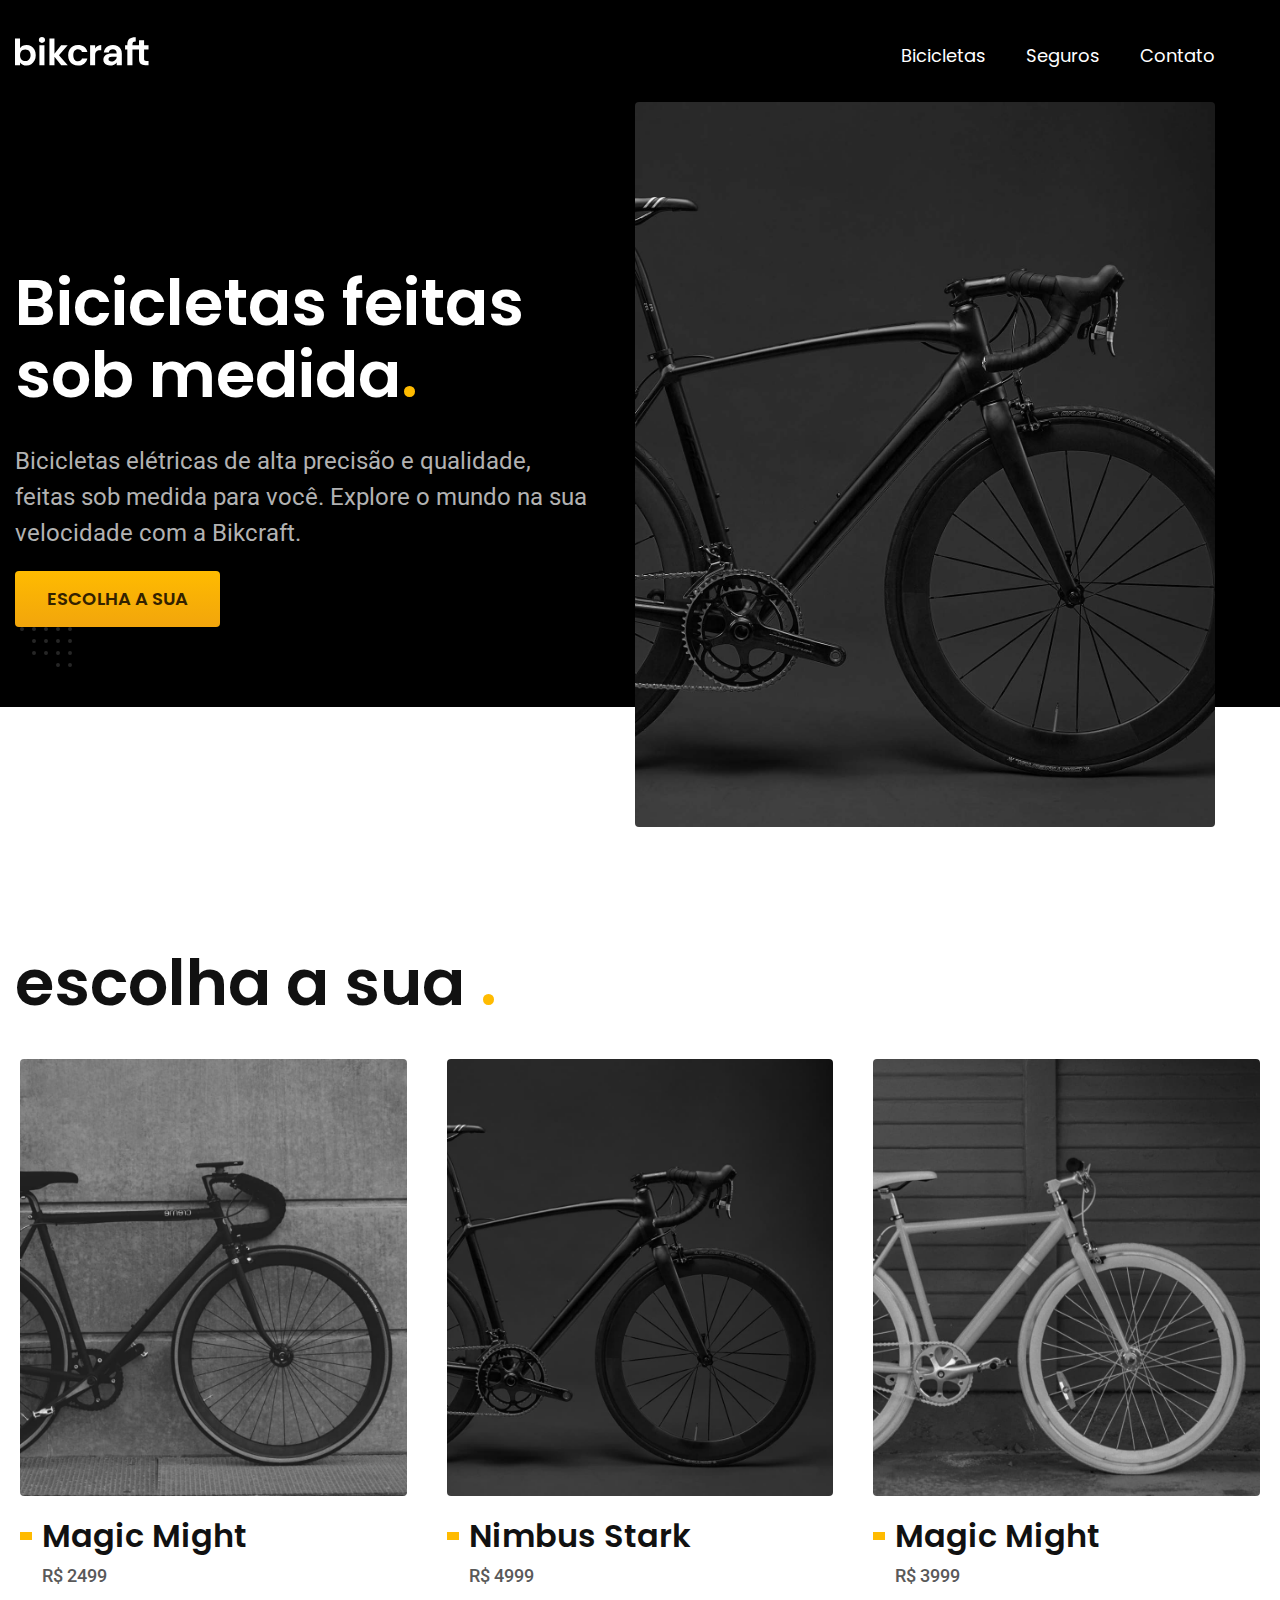
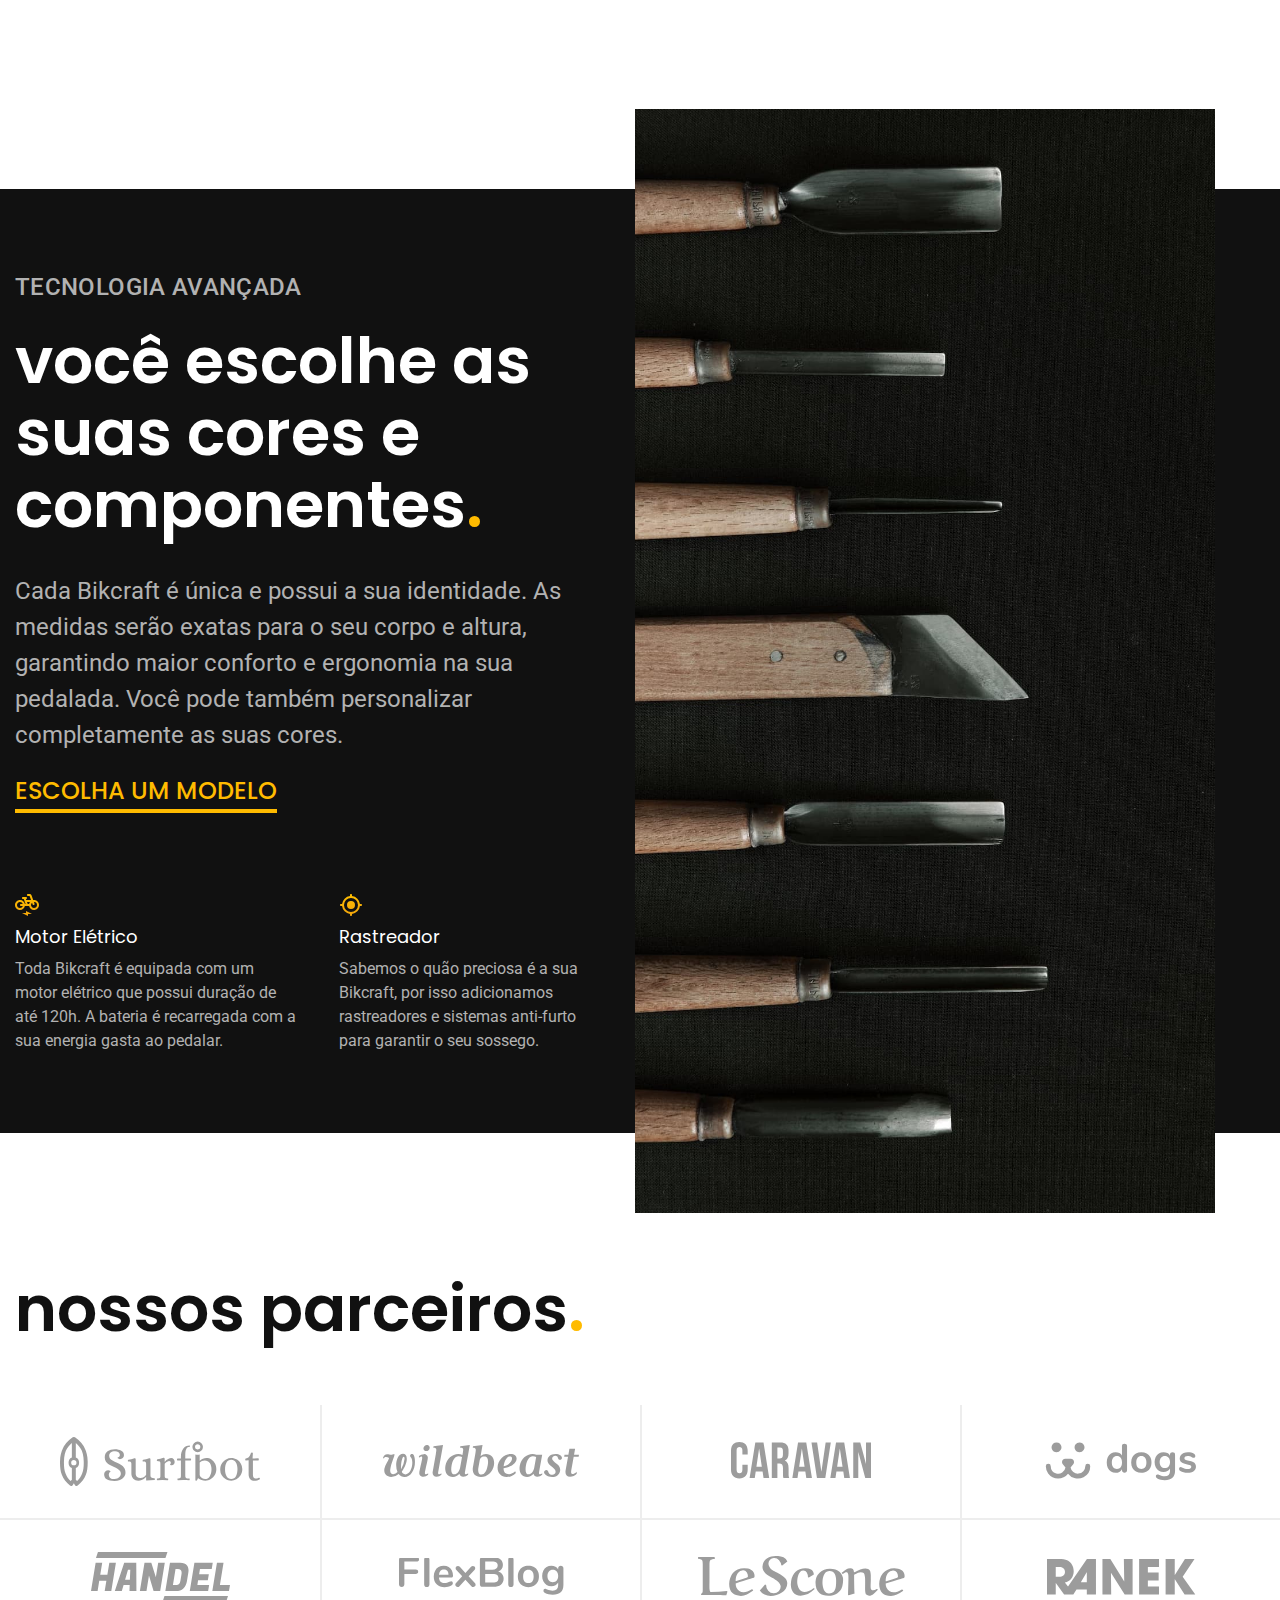
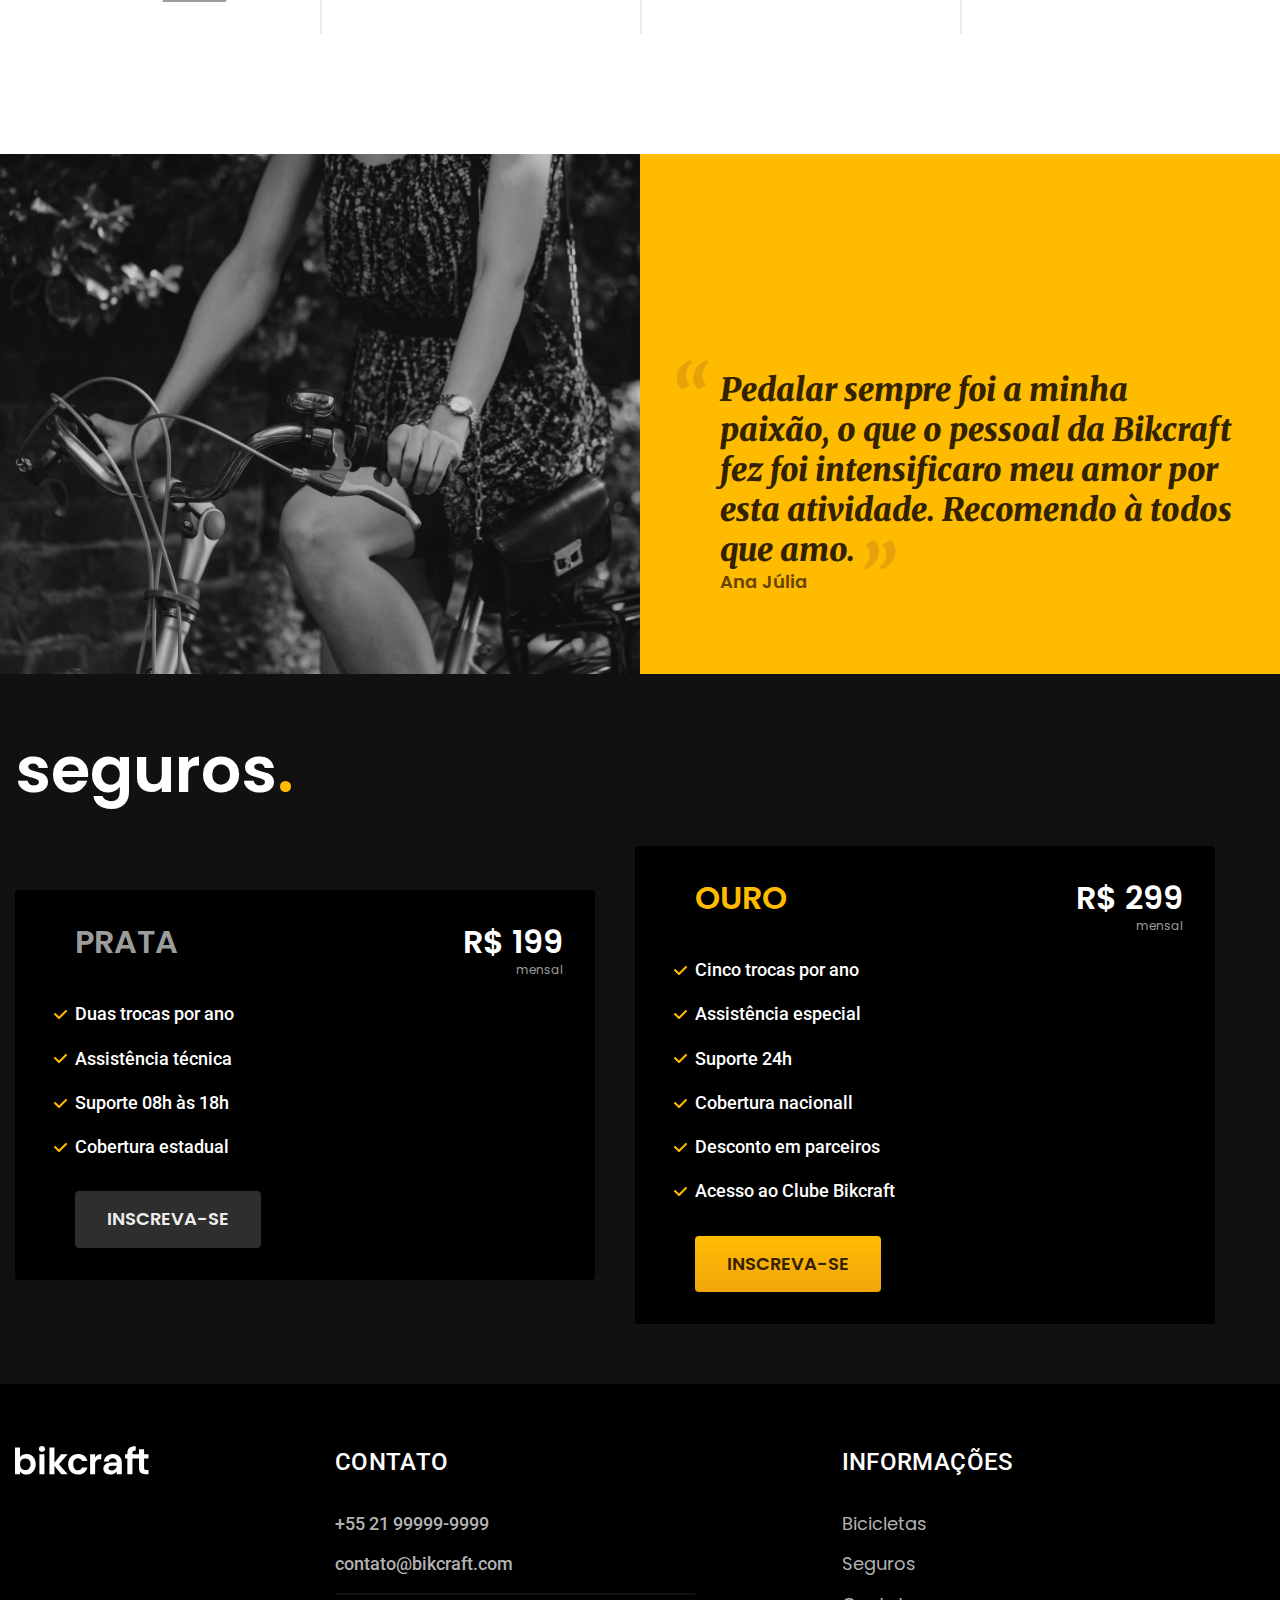
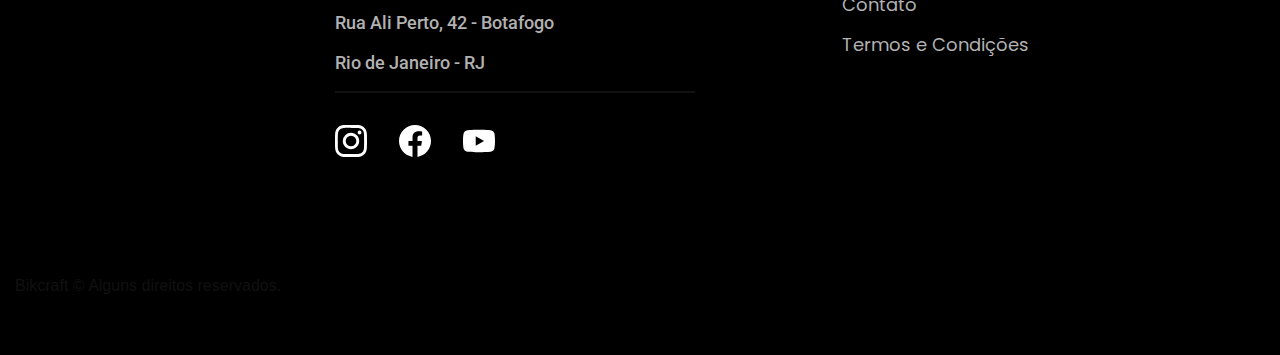
==== commit a0591c37: "Finalizado" ====
--- a/index.html
+++ b/index.html
@@ -5,6 +5,7 @@
   <meta charset="UTF-8" />
   <meta name="viewport" content="width=device-width, initial-scale=1.0" />
   <link rel="stylesheet" href="./css/style.css" />
+  <link rel="preload" href="./css/style.css" as="style"/>
   <meta name="description" content="Bicicletas elétricas de alta precisão e qualidade, feitas sob medida para o cliente. 
       Explore o mundo na sua velocidade com a Bikcraft." />
   <link rel="preconnect" href="https://fonts.googleapis.com" />
@@ -37,7 +38,7 @@
   <main class="introducao-bg">
     <div class="introducao container">
       <div class="introducao-conteudo">
-        <h1 class="font-1-xxl">Bicicletas feitas sob medida<span class="cor-p1">.</span></h1>
+        <h1 class="font-1-xxl cor-0">Bicicletas feitas sob medida<span class="cor-p1">.</span></h1>
         <p class="font-2-l cor-5">
           Bicicletas elétricas de alta precisão e qualidade, feitas sob medida
           para você. Explore o mundo na sua velocidade com a Bikcraft.
--- a/css/style.css
+++ b/css/style.css
@@ -34,6 +34,10 @@
 @import "./contato/contato.css";
 @import "./contato/lojas.css";
 
+/* Orçamento */
+
+@import "./orcamento/orcamento.css";
+
 /* Seguros */
 
 @import "./seguros/seguros.css";
--- a/css/style.css
+++ b/css/style.css
@@ -34,6 +34,10 @@
 @import "./contato/contato.css";
 @import "./contato/lojas.css";
 
+/* Orçamento */
+
+@import "./orcamento/orcamento.css";
+
 /* Seguros */
 
 @import "./seguros/seguros.css";
